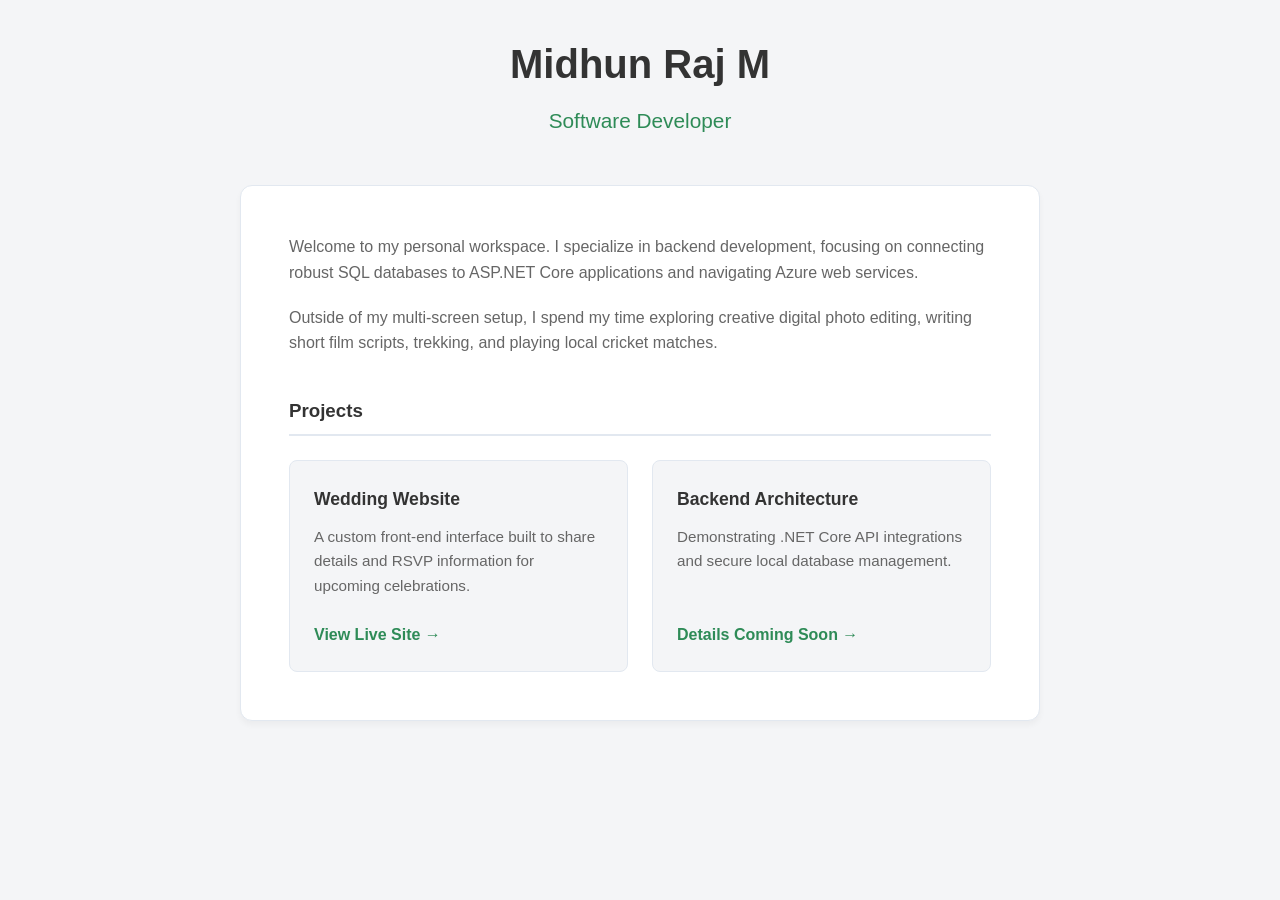
==== index.html @ 888c33b1 "Add initial HTML structure for portfolio website Initial commit of the portfolio website with HTML s" ====
<!DOCTYPE html>
<html lang="en">
<head>
    <meta charset="UTF-8">
    <meta name="viewport" content="width=device-width, initial-scale=1.0">
    <title>Midhun Raj M | Portfolio</title>
    <style>
        :root {
            /* Grey and Green Color Palette */
            --bg-color: #f4f5f7;
            --text-main: #333333;
            --text-muted: #666666;
            --accent-green: #2e8b57; 
            --accent-green-hover: #1f633d;
            --card-bg: #ffffff;
            --border-color: #e2e8f0;
        }

        * {
            box-sizing: border-box;
            margin: 0;
            padding: 0;
        }

        body {
            font-family: -apple-system, BlinkMacSystemFont, "Segoe UI", Roboto, Helvetica, Arial, sans-serif;
            line-height: 1.6;
            color: var(--text-main);
            background-color: var(--bg-color);
            padding: 2rem 1rem;
        }

        .container {
            max-width: 800px;
            margin: 0 auto;
        }

        header {
            margin-bottom: 3rem;
            text-align: center;
            padding: 0 1rem;
        }

        /* Fluid typography for responsiveness */
        h1 {
            font-size: clamp(2rem, 5vw, 2.5rem);
            margin-bottom: 0.5rem;
            color: var(--text-main);
        }

        h2 {
            font-size: clamp(1.1rem, 3vw, 1.3rem);
            color: var(--accent-green);
            font-weight: 500;
        }

        .content-box {
            background: var(--card-bg);
            padding: clamp(1.5rem, 4vw, 3rem);
            border-radius: 12px;
            box-shadow: 0 4px 6px rgba(0,0,0,0.04);
            border: 1px solid var(--border-color);
        }

        p {
            margin-bottom: 1.2rem;
            color: var(--text-muted);
        }

        h3 {
            border-bottom: 2px solid var(--border-color);
            padding-bottom: 0.5rem;
            margin-top: 2.5rem;
            margin-bottom: 1.5rem;
            color: var(--text-main);
        }

        /* CSS Grid for responsive project cards */
        .project-grid {
            display: grid;
            grid-template-columns: 1fr;
            gap: 1.5rem;
        }

        @media (min-width: 600px) {
            .project-grid {
                grid-template-columns: repeat(2, 1fr);
            }
        }

        .project-card {
            border: 1px solid var(--border-color);
            padding: 1.5rem;
            border-radius: 8px;
            background: var(--bg-color);
            transition: transform 0.2s ease, box-shadow 0.2s ease;
            display: flex;
            flex-direction: column;
        }

        .project-card:hover {
            transform: translateY(-3px);
            box-shadow: 0 6px 12px rgba(46, 139, 87, 0.15);
            border-color: var(--accent-green);
        }

        .project-card h4 {
            margin: 0 0 0.75rem 0;
            font-size: 1.1rem;
            color: var(--text-main);
        }

        .project-card p {
            margin: 0 0 1.5rem 0;
            font-size: 0.95rem;
            flex-grow: 1;
        }

        a {
            color: var(--accent-green);
            text-decoration: none;
            font-weight: 600;
            display: inline-block;
            transition: color 0.2s ease;
        }

        a:hover {
            color: var(--accent-green-hover);
        }
    </style>
</head>
<body>
    <div class="container">
        <header>
            <h1>Midhun Raj M</h1>
            <h2>Software Developer</h2>
        </header>

        <div class="content-box">
            <section>
                <p>Welcome to my personal workspace. I specialize in backend development, focusing on connecting robust SQL databases to ASP.NET Core applications and navigating Azure web services.</p>
                
                <p>Outside of my multi-screen setup, I spend my time exploring creative digital photo editing, writing short film scripts, trekking, and playing local cricket matches.</p>
            </section>

            <section>
                <h3>Projects</h3>
                
                <div class="project-grid">
                    <div class="project-card">
                        <h4>Wedding Website</h4>
                        <p>A custom front-end interface built to share details and RSVP information for upcoming celebrations.</p>
                        <a href="/wedding">View Live Site &rarr;</a>
                    </div>

                    <div class="project-card">
                        <h4>Backend Architecture</h4>
                        <p>Demonstrating .NET Core API integrations and secure local database management.</p>
                        <a href="#">Details Coming Soon &rarr;</a>
                    </div>
                </div>
            </section>
        </div>
    </div>
</body>
</html>
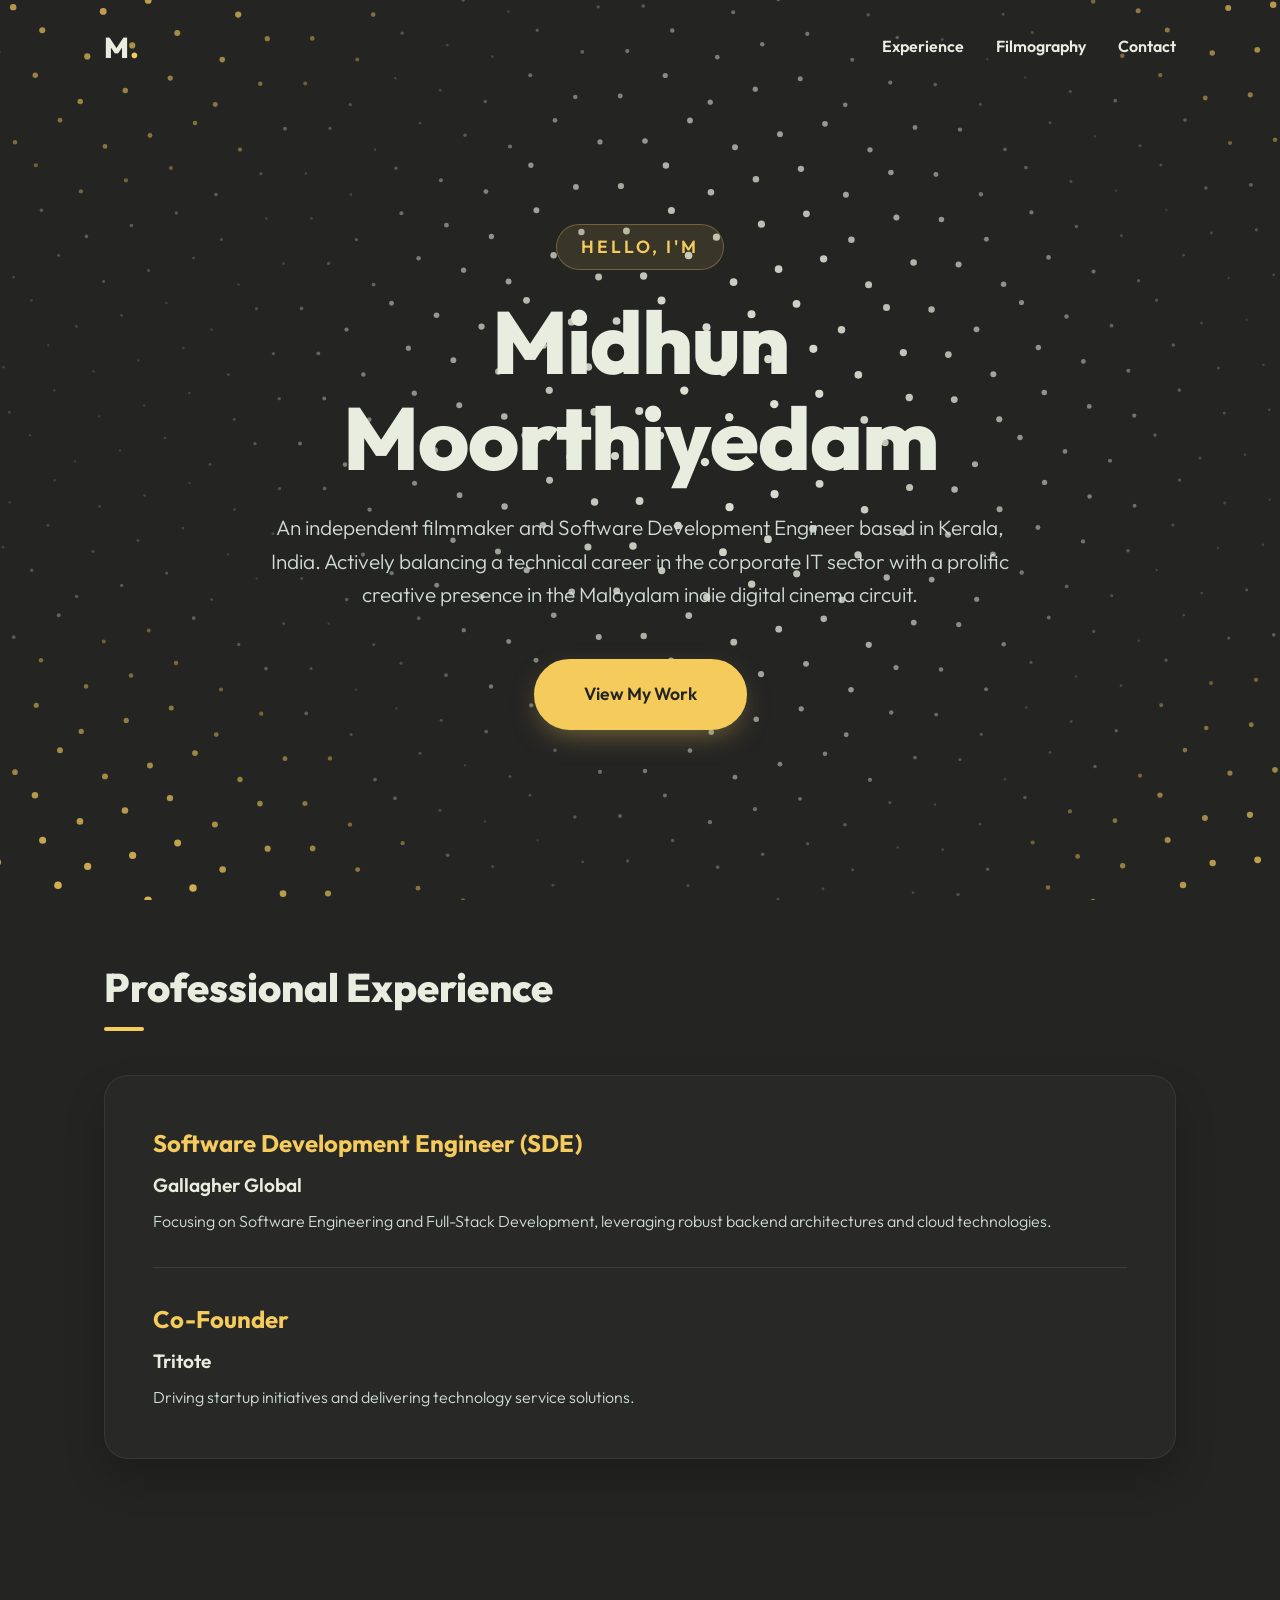
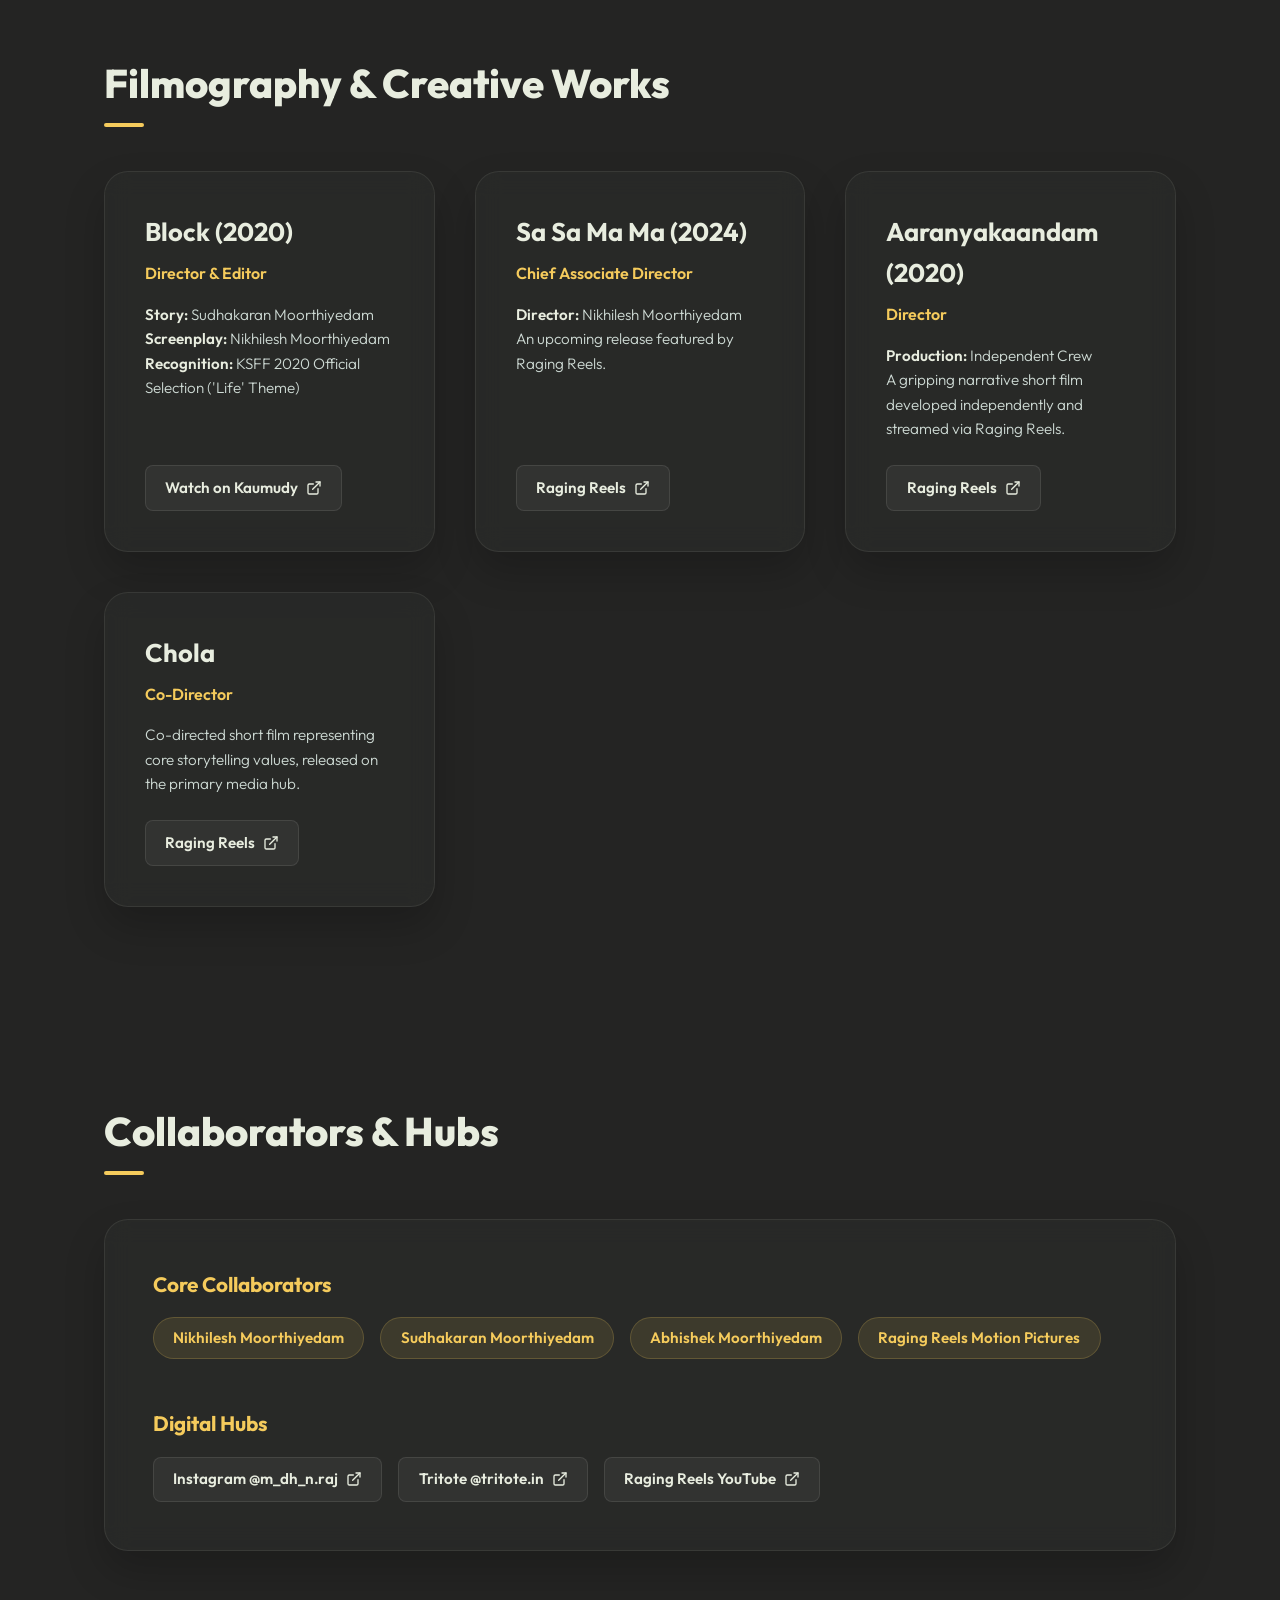
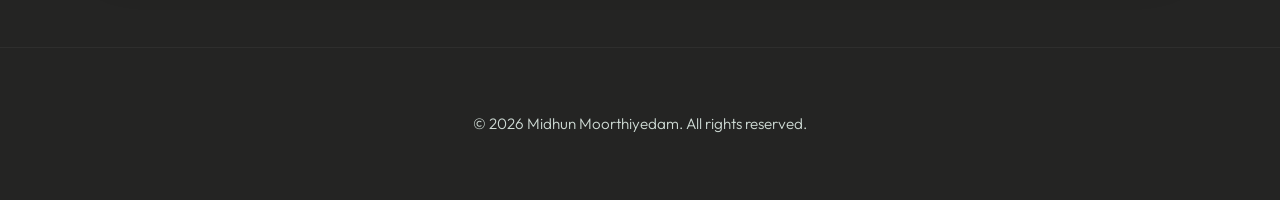
==== commit 54f42645: "Update portfolio website design" ====
--- a/index.html
+++ b/index.html
@@ -3,164 +3,547 @@
 <head>
     <meta charset="UTF-8">
     <meta name="viewport" content="width=device-width, initial-scale=1.0">
-    <title>Midhun Raj M | Portfolio</title>
+    <title>Midhun Moorthiyedam | Portfolio</title>
+    <meta name="description" content="Portfolio of Midhun Moorthiyedam, Software Development Engineer and independent filmmaker based in Kerala.">
+    <meta name="author" content="Midhun Moorthiyedam">
+    
+    <link rel="preconnect" href="https://fonts.googleapis.com">
+    <link rel="preconnect" href="https://fonts.gstatic.com" crossorigin>
+    <link href="https://fonts.googleapis.com/css2?family=Outfit:wght@300;400;600;800&display=swap" rel="stylesheet">
+    
     <style>
         :root {
-            /* Grey and Green Color Palette */
-            --bg-color: #f4f5f7;
-            --text-main: #333333;
-            --text-muted: #666666;
-            --accent-green: #2e8b57; 
-            --accent-green-hover: #1f633d;
-            --card-bg: #ffffff;
-            --border-color: #e2e8f0;
+            /* Palette */
+            --bg-primary: #242423;
+            --bg-secondary: #333533;
+            --text-primary: #e8eddf;
+            --text-secondary: #cfdbd5;
+            --accent: #f5cb5c;
+            --transition: all 0.3s cubic-bezier(0.25, 0.8, 0.25, 1);
         }
 
         * {
-            box-sizing: border-box;
             margin: 0;
             padding: 0;
+            box-sizing: border-box;
+        }
+
+        html {
+            scroll-behavior: smooth;
         }
 
         body {
-            font-family: -apple-system, BlinkMacSystemFont, "Segoe UI", Roboto, Helvetica, Arial, sans-serif;
+            font-family: 'Outfit', sans-serif;
+            color: var(--text-primary);
             line-height: 1.6;
-            color: var(--text-main);
-            background-color: var(--bg-color);
-            padding: 2rem 1rem;
-        }
-
+            overflow-x: hidden;
+            position: relative;
+            background-color: var(--bg-primary); /* Fallback */
+        }
+
+        /* Canvas Background */
+        #bg-canvas {
+            position: fixed;
+            top: 0;
+            left: 0;
+            width: 100vw;
+            height: 100vh;
+            z-index: -1;
+        }
+
+        /* Selection */
+        ::selection {
+            background-color: var(--accent);
+            color: var(--bg-primary);
+        }
+
+        /* Custom Scrollbar */
+        ::-webkit-scrollbar { width: 8px; }
+        ::-webkit-scrollbar-track { background: var(--bg-primary); }
+        ::-webkit-scrollbar-thumb { background: var(--bg-secondary); border-radius: 4px; }
+        ::-webkit-scrollbar-thumb:hover { background: var(--text-secondary); }
+
+        /* Navigation */
+        nav {
+            display: flex;
+            justify-content: space-between;
+            align-items: center;
+            padding: 1.5rem 5%;
+            max-width: 1200px;
+            margin: 0 auto;
+            position: relative;
+            z-index: 10;
+        }
+
+        .logo {
+            font-size: 1.8rem;
+            font-weight: 800;
+            color: var(--text-primary);
+            text-decoration: none;
+            letter-spacing: 1px;
+            transition: var(--transition);
+        }
+
+        .logo span { color: var(--accent); }
+        .logo:hover { transform: scale(1.05); }
+
+        .nav-links {
+            display: flex;
+            align-items: center;
+        }
+
+        .nav-links a {
+            color: var(--text-primary);
+            text-decoration: none;
+            margin-left: 2rem;
+            font-weight: 600;
+            transition: var(--transition);
+            font-size: 1rem;
+        }
+
+        .nav-links a:hover { color: var(--accent); }
+
+        @media (max-width: 768px) {
+            .nav-links { display: none; }
+        }
+
+        /* Hero Section */
+        .hero {
+            min-height: 85vh;
+            display: flex;
+            align-items: center;
+            justify-content: center;
+            padding: 0 5%;
+            position: relative;
+        }
+
+        .hero-content {
+            max-width: 900px;
+            text-align: center;
+            z-index: 2;
+            animation: slideUpFade 1s cubic-bezier(0.16, 1, 0.3, 1) forwards;
+        }
+
+        .greeting {
+            color: var(--accent);
+            font-size: 1.1rem;
+            font-weight: 600;
+            margin-bottom: 1.5rem;
+            display: inline-block;
+            text-transform: uppercase;
+            letter-spacing: 3px;
+            padding: 0.5rem 1.5rem;
+            border: 1px solid rgba(245, 203, 92, 0.3);
+            border-radius: 50px;
+            background: rgba(245, 203, 92, 0.1);
+            backdrop-filter: blur(5px);
+        }
+
+        .hero h1 {
+            font-size: clamp(3rem, 7vw, 5.5rem);
+            font-weight: 800;
+            line-height: 1.1;
+            margin-bottom: 1.5rem;
+            color: var(--text-primary);
+            letter-spacing: -1px;
+        }
+
+        .hero p {
+            font-size: clamp(1.1rem, 2vw, 1.3rem);
+            color: var(--text-secondary);
+            max-width: 750px;
+            margin: 0 auto 3rem;
+            font-weight: 300;
+        }
+
+        .btn {
+            display: inline-block;
+            padding: 1.2rem 3rem;
+            background-color: var(--accent);
+            color: var(--bg-primary);
+            text-decoration: none;
+            font-weight: 600;
+            border-radius: 50px;
+            transition: var(--transition);
+            font-size: 1.1rem;
+            border: 2px solid var(--accent);
+            box-shadow: 0 10px 30px -10px rgba(245, 203, 92, 0.5);
+        }
+
+        .btn:hover {
+            background-color: rgba(245, 203, 92, 0.1);
+            color: var(--accent);
+            box-shadow: 0 15px 35px -10px rgba(245, 203, 92, 0.6);
+            transform: translateY(-3px);
+            backdrop-filter: blur(5px);
+        }
+
+        /* Container & Glassmorphism Cards */
         .container {
-            max-width: 800px;
+            max-width: 1200px;
             margin: 0 auto;
-        }
-
-        header {
-            margin-bottom: 3rem;
-            text-align: center;
-            padding: 0 1rem;
-        }
-
-        /* Fluid typography for responsiveness */
-        h1 {
-            font-size: clamp(2rem, 5vw, 2.5rem);
-            margin-bottom: 0.5rem;
-            color: var(--text-main);
-        }
-
-        h2 {
-            font-size: clamp(1.1rem, 3vw, 1.3rem);
-            color: var(--accent-green);
-            font-weight: 500;
-        }
-
-        .content-box {
-            background: var(--card-bg);
-            padding: clamp(1.5rem, 4vw, 3rem);
-            border-radius: 12px;
-            box-shadow: 0 4px 6px rgba(0,0,0,0.04);
-            border: 1px solid var(--border-color);
-        }
-
-        p {
-            margin-bottom: 1.2rem;
-            color: var(--text-muted);
-        }
-
-        h3 {
-            border-bottom: 2px solid var(--border-color);
-            padding-bottom: 0.5rem;
-            margin-top: 2.5rem;
-            margin-bottom: 1.5rem;
-            color: var(--text-main);
-        }
-
-        /* CSS Grid for responsive project cards */
-        .project-grid {
+            padding: 6rem 5%;
+            position: relative;
+            z-index: 2;
+        }
+
+        .section-title {
+            font-size: 2.5rem;
+            font-weight: 800;
+            margin-bottom: 3.5rem;
+            position: relative;
+            display: inline-block;
+        }
+
+        .section-title::after {
+            content: '';
+            position: absolute;
+            bottom: -12px;
+            left: 0;
+            width: 40px;
+            height: 4px;
+            background-color: var(--accent);
+            border-radius: 2px;
+            transition: width 0.3s ease;
+        }
+        
+        .container:hover .section-title::after { width: 100%; }
+
+        .glass-card {
+            background: rgba(51, 53, 51, 0.35); /* #333533 transparent */
+            backdrop-filter: blur(12px);
+            -webkit-backdrop-filter: blur(12px);
+            border: 1px solid rgba(232, 237, 223, 0.08); /* #e8eddf transparent */
+            border-radius: 24px;
+            padding: 3rem;
+            transition: var(--transition);
+            box-shadow: 0 20px 40px rgba(0,0,0,0.2);
+        }
+
+        .glass-card:hover {
+            border-color: rgba(245, 203, 92, 0.3);
+            transform: translateY(-5px);
+            background: rgba(51, 53, 51, 0.6);
+        }
+
+        /* Grid Layouts */
+        .grid-2 {
             display: grid;
-            grid-template-columns: 1fr;
-            gap: 1.5rem;
-        }
-
-        @media (min-width: 600px) {
-            .project-grid {
-                grid-template-columns: repeat(2, 1fr);
-            }
-        }
-
-        .project-card {
-            border: 1px solid var(--border-color);
-            padding: 1.5rem;
-            border-radius: 8px;
-            background: var(--bg-color);
-            transition: transform 0.2s ease, box-shadow 0.2s ease;
+            grid-template-columns: repeat(auto-fit, minmax(320px, 1fr));
+            gap: 2.5rem;
+        }
+
+        /* Experience Section */
+        .exp-item { margin-bottom: 2rem; }
+        .exp-item:last-child { margin-bottom: 0; }
+        .exp-item h3 { color: var(--accent); font-size: 1.5rem; margin-bottom: 0.5rem; }
+        .exp-item h4 { color: var(--text-primary); font-size: 1.2rem; font-weight: 600; margin-bottom: 0.5rem; }
+        .exp-item p { color: var(--text-secondary); font-weight: 300; }
+
+        /* Filmography Grid */
+        .film-card {
             display: flex;
             flex-direction: column;
-        }
-
-        .project-card:hover {
-            transform: translateY(-3px);
-            box-shadow: 0 6px 12px rgba(46, 139, 87, 0.15);
-            border-color: var(--accent-green);
-        }
-
-        .project-card h4 {
-            margin: 0 0 0.75rem 0;
-            font-size: 1.1rem;
-            color: var(--text-main);
-        }
-
-        .project-card p {
-            margin: 0 0 1.5rem 0;
-            font-size: 0.95rem;
-            flex-grow: 1;
-        }
-
-        a {
-            color: var(--accent-green);
+            height: 100%;
+            position: relative;
+            overflow: hidden;
+            padding: 2.5rem;
+        }
+        
+        .film-card::before {
+            content: '';
+            position: absolute;
+            top: 0;
+            left: 0;
+            width: 100%;
+            height: 4px;
+            background: var(--accent);
+            transform: scaleX(0);
+            transform-origin: left;
+            transition: transform 0.4s ease;
+        }
+        
+        .film-card:hover::before { transform: scaleX(1); }
+        
+        .film-card h3 { font-size: 1.6rem; color: var(--text-primary); margin-bottom: 0.5rem; }
+        .film-card .role { color: var(--accent); font-weight: 600; font-size: 1rem; margin-bottom: 1rem; }
+        .film-card .details { color: var(--text-secondary); font-weight: 300; font-size: 0.95rem; line-height: 1.6; margin-bottom: 1.5rem; flex-grow: 1; }
+        .film-card .details strong { color: var(--text-primary); font-weight: 600; }
+        
+        .link-group {
+            display: flex;
+            gap: 1rem;
+            flex-wrap: wrap;
+        }
+        
+        .project-link {
+            color: var(--text-primary);
             text-decoration: none;
             font-weight: 600;
-            display: inline-block;
-            transition: color 0.2s ease;
-        }
-
-        a:hover {
-            color: var(--accent-green-hover);
+            display: inline-flex;
+            align-items: center;
+            gap: 0.5rem;
+            transition: var(--transition);
+            font-size: 0.95rem;
+            background: rgba(232, 237, 223, 0.05);
+            padding: 0.6rem 1.2rem;
+            border-radius: 8px;
+            border: 1px solid rgba(232, 237, 223, 0.1);
+        }
+        
+        .project-link:hover { color: var(--bg-primary); background: var(--accent); border-color: var(--accent); }
+        .project-link svg { transition: transform 0.3s ease; }
+        .project-link:hover svg { transform: translateX(3px); }
+
+        /* Collaborators & Links */
+        .tags-container { display: flex; flex-wrap: wrap; gap: 1rem; margin-top: 1rem; }
+        .tag {
+            background: rgba(245, 203, 92, 0.1);
+            color: var(--accent);
+            padding: 0.5rem 1.2rem;
+            border-radius: 50px;
+            font-size: 0.95rem;
+            font-weight: 600;
+            border: 1px solid rgba(245, 203, 92, 0.2);
+            transition: var(--transition);
+        }
+        .tag:hover { background: var(--accent); color: var(--bg-primary); }
+
+        /* Footer */
+        footer {
+            text-align: center;
+            padding: 4rem 5%;
+            border-top: 1px solid rgba(232, 237, 223, 0.05);
+            position: relative;
+            z-index: 10;
+        }
+        footer p { color: var(--text-secondary); font-weight: 300; font-size: 0.95rem; }
+
+        @keyframes slideUpFade {
+            from { opacity: 0; transform: translateY(40px); }
+            to { opacity: 1; transform: translateY(0); }
+        }
+
+        @media (max-width: 768px) {
+            .hero { min-height: 75vh; }
+            .container { padding: 4rem 5%; }
+            .glass-card, .film-card { padding: 2rem; }
+            .hero h1 { font-size: 2.5rem; }
         }
     </style>
 </head>
 <body>
-    <div class="container">
-        <header>
-            <h1>Midhun Raj M</h1>
-            <h2>Software Developer</h2>
-        </header>
-
-        <div class="content-box">
-            <section>
-                <p>Welcome to my personal workspace. I specialize in backend development, focusing on connecting robust SQL databases to ASP.NET Core applications and navigating Azure web services.</p>
+    <!-- Animated background canvas -->
+    <canvas id="bg-canvas"></canvas>
+    
+    <nav>
+        <a href="#" class="logo">M<span>.</span></a>
+        <div class="nav-links">
+            <a href="#experience">Experience</a>
+            <a href="#filmography">Filmography</a>
+            <a href="#contact">Contact</a>
+        </div>
+    </nav>
+
+    <main>
+        <section class="hero">
+            <div class="hero-content">
+                <span class="greeting">Hello, I'm</span>
+                <h1>Midhun Moorthiyedam</h1>
+                <p>An independent filmmaker and Software Development Engineer based in Kerala, India. Actively balancing a technical career in the corporate IT sector with a prolific creative presence in the Malayalam indie digital cinema circuit.</p>
+                <a href="#filmography" class="btn">View My Work</a>
+            </div>
+        </section>
+
+        <section id="experience" class="container">
+            <h2 class="section-title">Professional Experience</h2>
+            <div class="glass-card">
+                <div class="exp-item">
+                    <h3>Software Development Engineer (SDE)</h3>
+                    <h4>Gallagher Global</h4>
+                    <p>Focusing on Software Engineering and Full-Stack Development, leveraging robust backend architectures and cloud technologies.</p>
+                </div>
+                <hr style="border: 0; border-top: 1px solid rgba(232, 237, 223, 0.1); margin: 2rem 0;">
+                <div class="exp-item">
+                    <h3>Co-Founder</h3>
+                    <h4>Tritote</h4>
+                    <p>Driving startup initiatives and delivering technology service solutions.</p>
+                </div>
+            </div>
+        </section>
+
+        <section id="filmography" class="container">
+            <h2 class="section-title">Filmography & Creative Works</h2>
+            <div class="grid-2">
+                <!-- Block -->
+                <div class="glass-card film-card">
+                    <h3>Block (2020)</h3>
+                    <div class="role">Director & Editor</div>
+                    <div class="details">
+                        <p><strong>Story:</strong> Sudhakaran Moorthiyedam</p>
+                        <p><strong>Screenplay:</strong> Nikhilesh Moorthiyedam</p>
+                        <p><strong>Recognition:</strong> KSFF 2020 Official Selection ('Life' Theme)</p>
+                    </div>
+                    <div class="link-group">
+                        <a href="https://youtu.be/sm59Ol4YST0" target="_blank" class="project-link">
+                            Watch on Kaumudy 
+                            <svg width="16" height="16" viewBox="0 0 24 24" fill="none" stroke="currentColor" stroke-width="2" stroke-linecap="round" stroke-linejoin="round"><path d="M18 13v6a2 2 0 0 1-2 2H5a2 2 0 0 1-2-2V8a2 2 0 0 1 2-2h6"></path><polyline points="15 3 21 3 21 9"></polyline><line x1="10" y1="14" x2="21" y2="3"></line></svg>
+                        </a>
+                    </div>
+                </div>
+
+                <!-- Sa Sa Ma Ma -->
+                <div class="glass-card film-card">
+                    <h3>Sa Sa Ma Ma (2024)</h3>
+                    <div class="role">Chief Associate Director</div>
+                    <div class="details">
+                        <p><strong>Director:</strong> Nikhilesh Moorthiyedam</p>
+                        <p>An upcoming release featured by Raging Reels.</p>
+                    </div>
+                    <div class="link-group">
+                        <a href="https://www.youtube.com/channel/UCVLwBT5nJyGFglHPOE1m2iw" target="_blank" class="project-link">
+                            Raging Reels 
+                            <svg width="16" height="16" viewBox="0 0 24 24" fill="none" stroke="currentColor" stroke-width="2" stroke-linecap="round" stroke-linejoin="round"><path d="M18 13v6a2 2 0 0 1-2 2H5a2 2 0 0 1-2-2V8a2 2 0 0 1 2-2h6"></path><polyline points="15 3 21 3 21 9"></polyline><line x1="10" y1="14" x2="21" y2="3"></line></svg>
+                        </a>
+                    </div>
+                </div>
+
+                <!-- Aaranyakaandam -->
+                <div class="glass-card film-card">
+                    <h3>Aaranyakaandam (2020)</h3>
+                    <div class="role">Director</div>
+                    <div class="details">
+                        <p><strong>Production:</strong> Independent Crew</p>
+                        <p>A gripping narrative short film developed independently and streamed via Raging Reels.</p>
+                    </div>
+                    <div class="link-group">
+                        <a href="https://www.youtube.com/channel/UCVLwBT5nJyGFglHPOE1m2iw" target="_blank" class="project-link">
+                            Raging Reels 
+                            <svg width="16" height="16" viewBox="0 0 24 24" fill="none" stroke="currentColor" stroke-width="2" stroke-linecap="round" stroke-linejoin="round"><path d="M18 13v6a2 2 0 0 1-2 2H5a2 2 0 0 1-2-2V8a2 2 0 0 1 2-2h6"></path><polyline points="15 3 21 3 21 9"></polyline><line x1="10" y1="14" x2="21" y2="3"></line></svg>
+                        </a>
+                    </div>
+                </div>
+
+                <!-- Chola -->
+                <div class="glass-card film-card">
+                    <h3>Chola</h3>
+                    <div class="role">Co-Director</div>
+                    <div class="details">
+                        <p>Co-directed short film representing core storytelling values, released on the primary media hub.</p>
+                    </div>
+                    <div class="link-group">
+                        <a href="https://www.youtube.com/channel/UCVLwBT5nJyGFglHPOE1m2iw" target="_blank" class="project-link">
+                            Raging Reels 
+                            <svg width="16" height="16" viewBox="0 0 24 24" fill="none" stroke="currentColor" stroke-width="2" stroke-linecap="round" stroke-linejoin="round"><path d="M18 13v6a2 2 0 0 1-2 2H5a2 2 0 0 1-2-2V8a2 2 0 0 1 2-2h6"></path><polyline points="15 3 21 3 21 9"></polyline><line x1="10" y1="14" x2="21" y2="3"></line></svg>
+                        </a>
+                    </div>
+                </div>
+            </div>
+        </section>
+
+        <section id="contact" class="container">
+            <h2 class="section-title">Collaborators & Hubs</h2>
+            <div class="glass-card">
+                <h3 style="color: var(--accent); margin-bottom: 1rem; font-size: 1.3rem;">Core Collaborators</h3>
+                <div class="tags-container" style="margin-bottom: 3rem;">
+                    <span class="tag">Nikhilesh Moorthiyedam</span>
+                    <span class="tag">Sudhakaran Moorthiyedam</span>
+                    <span class="tag">Abhishek Moorthiyedam</span>
+                    <span class="tag">Raging Reels Motion Pictures</span>
+                </div>
                 
-                <p>Outside of my multi-screen setup, I spend my time exploring creative digital photo editing, writing short film scripts, trekking, and playing local cricket matches.</p>
-            </section>
-
-            <section>
-                <h3>Projects</h3>
-                
-                <div class="project-grid">
-                    <div class="project-card">
-                        <h4>Wedding Website</h4>
-                        <p>A custom front-end interface built to share details and RSVP information for upcoming celebrations.</p>
-                        <a href="/wedding">View Live Site &rarr;</a>
-                    </div>
-
-                    <div class="project-card">
-                        <h4>Backend Architecture</h4>
-                        <p>Demonstrating .NET Core API integrations and secure local database management.</p>
-                        <a href="#">Details Coming Soon &rarr;</a>
-                    </div>
-                </div>
-            </section>
-        </div>
-    </div>
+                <h3 style="color: var(--accent); margin-bottom: 1rem; font-size: 1.3rem;">Digital Hubs</h3>
+                <div class="link-group">
+                    <a href="https://www.instagram.com/m_dh_n.raj/" target="_blank" class="project-link">
+                        Instagram @m_dh_n.raj 
+                        <svg width="16" height="16" viewBox="0 0 24 24" fill="none" stroke="currentColor" stroke-width="2" stroke-linecap="round" stroke-linejoin="round"><path d="M18 13v6a2 2 0 0 1-2 2H5a2 2 0 0 1-2-2V8a2 2 0 0 1 2-2h6"></path><polyline points="15 3 21 3 21 9"></polyline><line x1="10" y1="14" x2="21" y2="3"></line></svg>
+                    </a>
+                    <a href="https://www.instagram.com/tritote.in" target="_blank" class="project-link">
+                        Tritote @tritote.in 
+                        <svg width="16" height="16" viewBox="0 0 24 24" fill="none" stroke="currentColor" stroke-width="2" stroke-linecap="round" stroke-linejoin="round"><path d="M18 13v6a2 2 0 0 1-2 2H5a2 2 0 0 1-2-2V8a2 2 0 0 1 2-2h6"></path><polyline points="15 3 21 3 21 9"></polyline><line x1="10" y1="14" x2="21" y2="3"></line></svg>
+                    </a>
+                    <a href="https://www.youtube.com/channel/UCVLwBT5nJyGFglHPOE1m2iw" target="_blank" class="project-link">
+                        Raging Reels YouTube 
+                        <svg width="16" height="16" viewBox="0 0 24 24" fill="none" stroke="currentColor" stroke-width="2" stroke-linecap="round" stroke-linejoin="round"><path d="M18 13v6a2 2 0 0 1-2 2H5a2 2 0 0 1-2-2V8a2 2 0 0 1 2-2h6"></path><polyline points="15 3 21 3 21 9"></polyline><line x1="10" y1="14" x2="21" y2="3"></line></svg>
+                    </a>
+                </div>
+            </div>
+        </section>
+    </main>
+
+    <footer>
+        <p>&copy; 2026 Midhun Moorthiyedam. All rights reserved.</p>
+    </footer>
+
+    <!-- Animated Dotted Waves Background Script -->
+    <script>
+        const canvas = document.getElementById('bg-canvas');
+        const ctx = canvas.getContext('2d');
+        let width, height;
+
+        function init() {
+            width = window.innerWidth;
+            height = window.innerHeight;
+            canvas.width = width;
+            canvas.height = height;
+        }
+
+        window.addEventListener('resize', init);
+        init();
+
+        let time = 0;
+        const spacing = 45; // Space between dots
+        
+        function draw() {
+            ctx.clearRect(0, 0, width, height);
+            
+            // Draw base dark background
+            ctx.fillStyle = '#242423';
+            ctx.fillRect(0, 0, width, height);
+            
+            time += 0.025; // Speed of animation
+            
+            const cols = Math.ceil(width / spacing) + 2;
+            const rows = Math.ceil(height / spacing) + 2;
+            
+            for(let i = -1; i < cols; i++) {
+                for(let j = -1; j < rows; j++) {
+                    let cx = i * spacing;
+                    let cy = j * spacing;
+                    
+                    // Add subtle floating effect based on time
+                    let xOffset = Math.sin(time + cy * 0.05) * 15;
+                    let yOffset = Math.cos(time + cx * 0.05) * 15;
+                    
+                    let x = cx + xOffset;
+                    let y = cy + yOffset;
+                    
+                    // Determine wave value for color and size
+                    let waveVal = Math.sin(cx * 0.005 + time) + Math.cos(cy * 0.005 + time);
+                    
+                    let size = Math.abs(waveVal) * 1.5 + 1.2; // Size pulses between 1.2 and ~2.7
+                    let opacity = Math.abs(waveVal) * 0.4 + 0.15; // Opacity between 0.15 and ~0.55
+                    
+                    // Assign colors from theme palette based on wave position
+                    // Palette: #cfdbd5 (greenish), #e8eddf (light), #f5cb5c (yellow)
+                    if(waveVal > 0.5) {
+                        ctx.fillStyle = `rgba(245, 203, 92, ${opacity})`; // Yellow Accent (#f5cb5c)
+                    } else if (waveVal < -0.5) {
+                        ctx.fillStyle = `rgba(232, 237, 223, ${opacity})`; // Off-white (#e8eddf)
+                    } else {
+                        ctx.fillStyle = `rgba(207, 219, 213, ${opacity})`; // Grey-green (#cfdbd5)
+                    }
+                    
+                    ctx.beginPath();
+                    ctx.arc(x, y, size, 0, Math.PI * 2);
+                    ctx.fill();
+                }
+            }
+            
+            requestAnimationFrame(draw);
+        }
+        
+        draw();
+    </script>
 </body>
 </html>
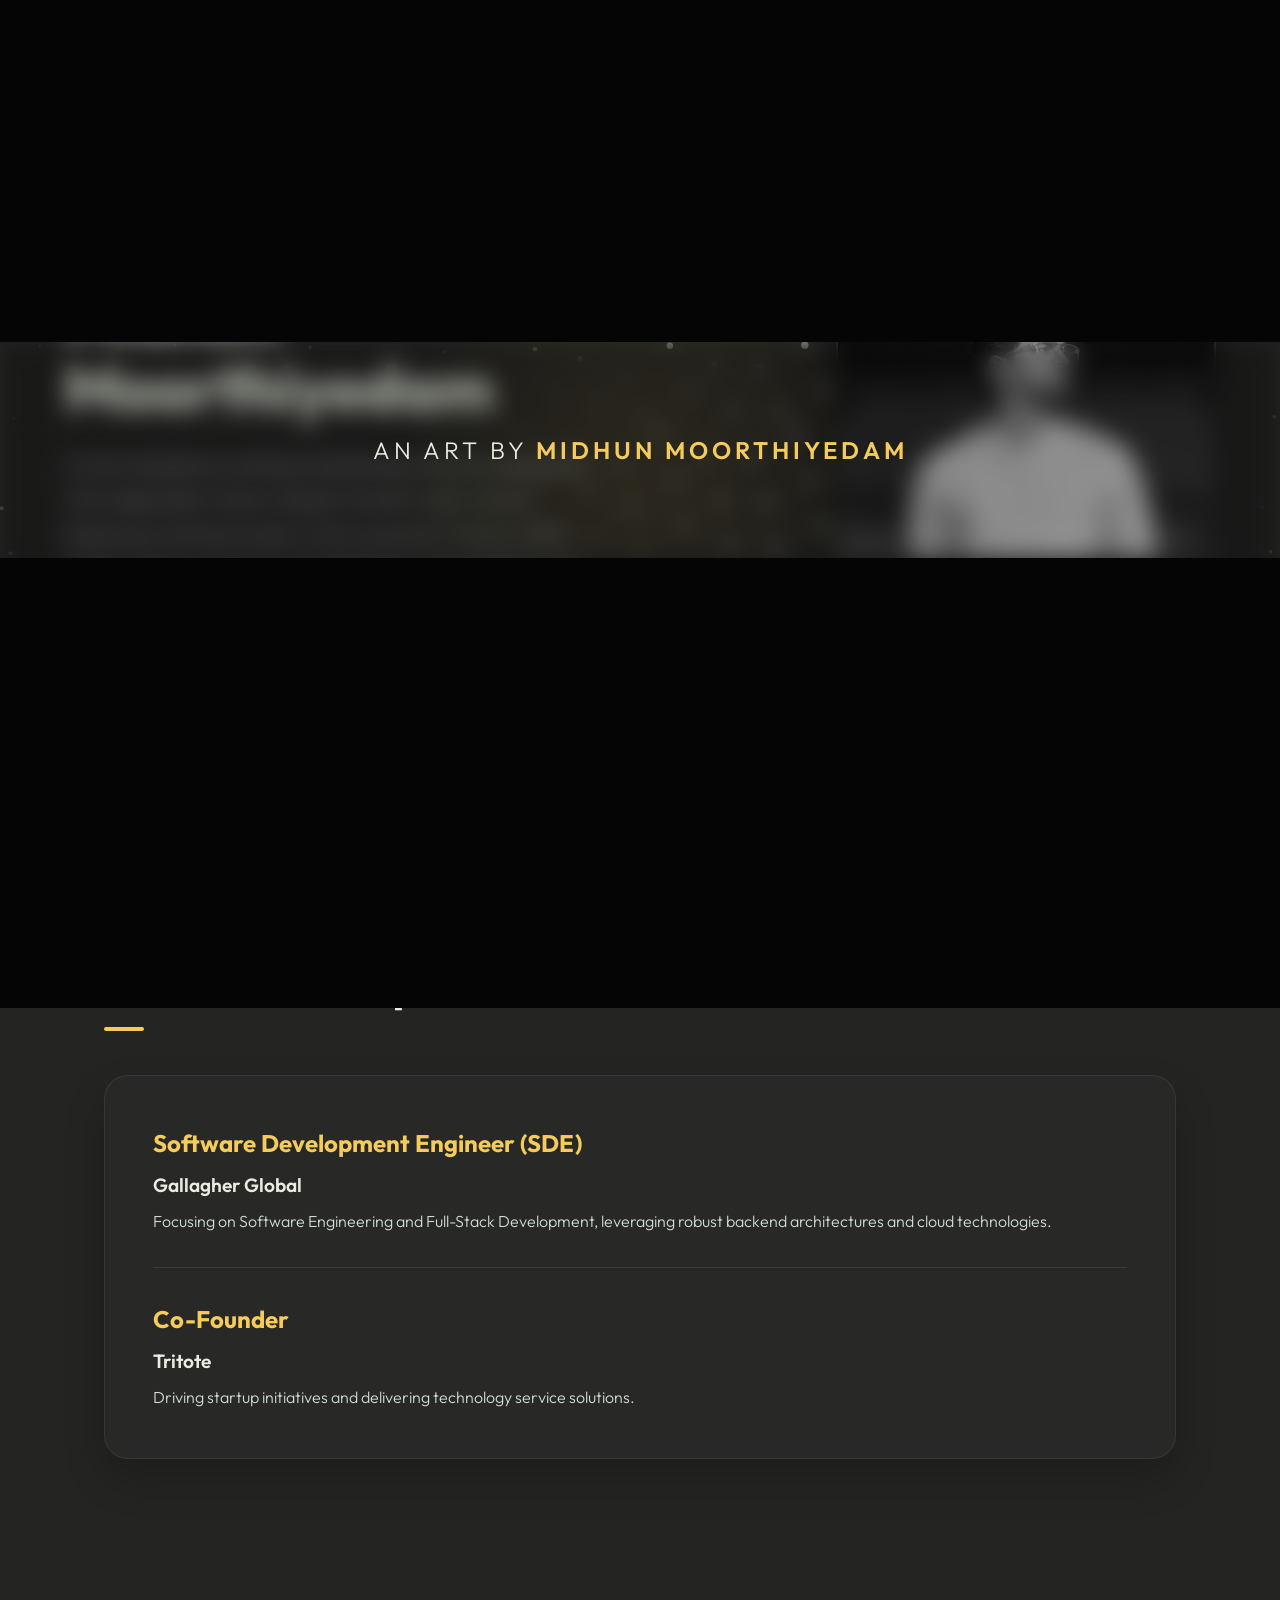
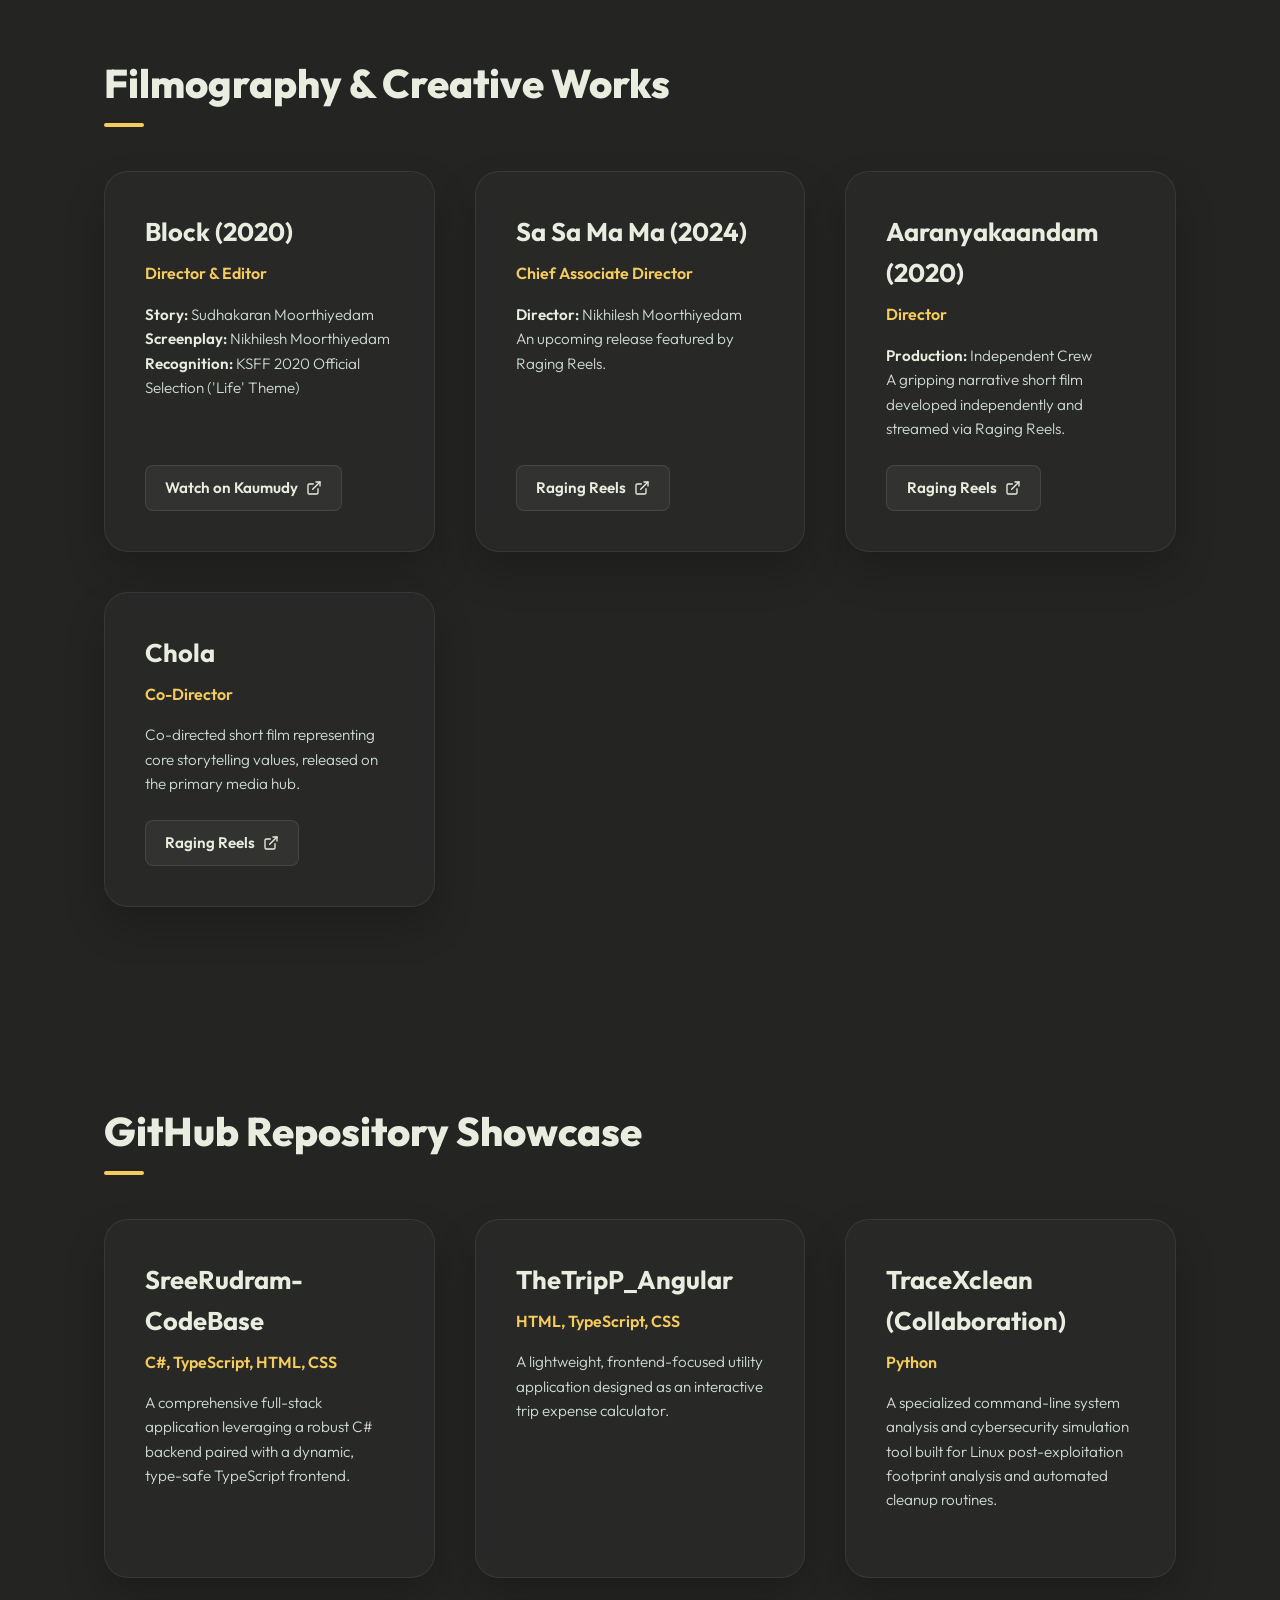
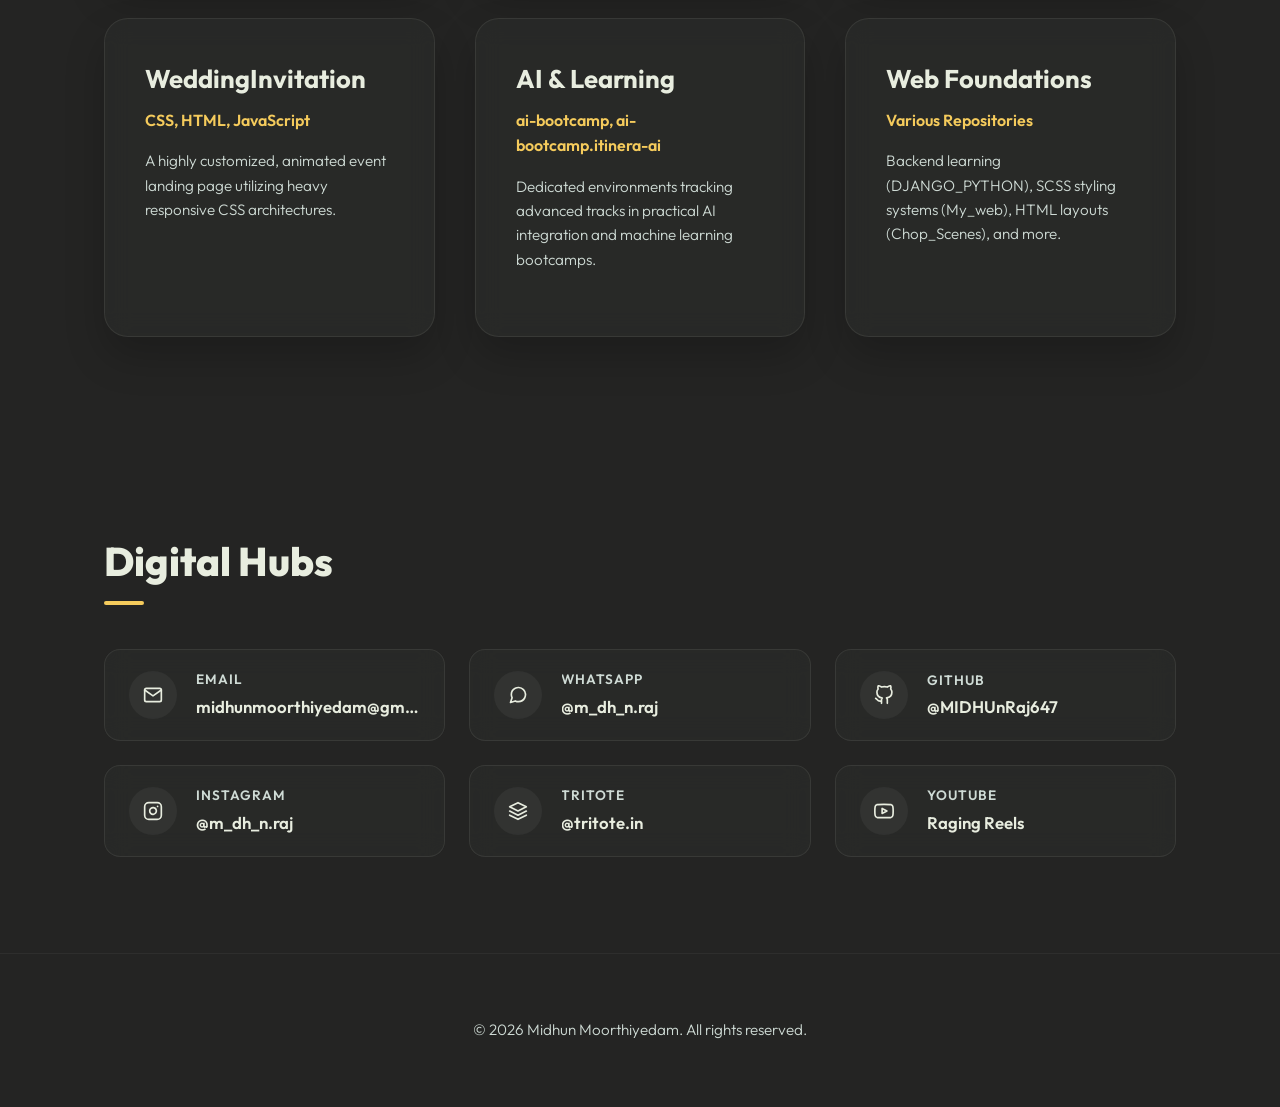
==== commit 5b432c13: "NewChanges" ====
--- a/index.html
+++ b/index.html
@@ -1,16 +1,19 @@
 <!DOCTYPE html>
 <html lang="en">
+
 <head>
     <meta charset="UTF-8">
     <meta name="viewport" content="width=device-width, initial-scale=1.0">
     <title>Midhun Moorthiyedam | Portfolio</title>
-    <meta name="description" content="Portfolio of Midhun Moorthiyedam, Software Development Engineer and independent filmmaker based in Kerala.">
+    <meta name="description"
+        content="Portfolio of Midhun Moorthiyedam, Software Development Engineer and independent filmmaker based in Kerala.">
     <meta name="author" content="Midhun Moorthiyedam">
-    
+
     <link rel="preconnect" href="https://fonts.googleapis.com">
     <link rel="preconnect" href="https://fonts.gstatic.com" crossorigin>
-    <link href="https://fonts.googleapis.com/css2?family=Outfit:wght@300;400;600;800&display=swap" rel="stylesheet">
-    
+    <link href="https://fonts.googleapis.com/css2?family=Great+Vibes&family=Outfit:wght@300;400;600;800&display=swap"
+        rel="stylesheet">
+
     <style>
         :root {
             /* Palette */
@@ -38,7 +41,8 @@
             line-height: 1.6;
             overflow-x: hidden;
             position: relative;
-            background-color: var(--bg-primary); /* Fallback */
+            background-color: var(--bg-primary);
+            /* Fallback */
         }
 
         /* Canvas Background */
@@ -58,10 +62,22 @@
         }
 
         /* Custom Scrollbar */
-        ::-webkit-scrollbar { width: 8px; }
-        ::-webkit-scrollbar-track { background: var(--bg-primary); }
-        ::-webkit-scrollbar-thumb { background: var(--bg-secondary); border-radius: 4px; }
-        ::-webkit-scrollbar-thumb:hover { background: var(--text-secondary); }
+        ::-webkit-scrollbar {
+            width: 8px;
+        }
+
+        ::-webkit-scrollbar-track {
+            background: var(--bg-primary);
+        }
+
+        ::-webkit-scrollbar-thumb {
+            background: var(--bg-secondary);
+            border-radius: 4px;
+        }
+
+        ::-webkit-scrollbar-thumb:hover {
+            background: var(--text-secondary);
+        }
 
         /* Navigation */
         nav {
@@ -84,8 +100,13 @@
             transition: var(--transition);
         }
 
-        .logo span { color: var(--accent); }
-        .logo:hover { transform: scale(1.05); }
+        .logo span {
+            color: var(--accent);
+        }
+
+        .logo:hover {
+            transform: scale(1.05);
+        }
 
         .nav-links {
             display: flex;
@@ -101,10 +122,67 @@
             font-size: 1rem;
         }
 
-        .nav-links a:hover { color: var(--accent); }
-
-        @media (max-width: 768px) {
-            .nav-links { display: none; }
+        .nav-links a:hover {
+            color: var(--accent);
+        }
+
+        .menu-toggle {
+            display: none;
+            flex-direction: column;
+            cursor: pointer;
+            gap: 5px;
+            z-index: 100;
+        }
+
+        .bar {
+            width: 25px;
+            height: 3px;
+            background-color: var(--text-primary);
+            border-radius: 3px;
+            transition: var(--transition);
+            transform-origin: left center;
+        }
+
+        .menu-toggle.active .bar:nth-child(1) {
+            transform: translateY(8px) rotate(-45deg);
+            width: 14px;
+            background-color: var(--accent);
+        }
+
+        .menu-toggle.active .bar:nth-child(2) {
+            background-color: var(--accent);
+        }
+
+        .menu-toggle.active .bar:nth-child(3) {
+            transform: translateY(-8px) rotate(45deg);
+            width: 14px;
+            background-color: var(--accent);
+        }
+
+        /* Scroll Reveal Animation */
+        .reveal {
+            opacity: 0;
+            transform: translateY(30px);
+            transition: all 0.8s cubic-bezier(0.25, 0.8, 0.25, 1);
+        }
+
+        .reveal.active {
+            opacity: 1;
+            transform: translateY(0);
+        }
+
+        /* Ambient Glow */
+        .ambient-glow {
+            position: absolute;
+            width: 40vw;
+            height: 40vw;
+            background: radial-gradient(circle, rgba(245, 203, 92, 0.12) 0%, rgba(36, 36, 35, 0) 70%);
+            border-radius: 50%;
+            top: 50%;
+            left: 50%;
+            transform: translate(-50%, -50%);
+            z-index: 1;
+            pointer-events: none;
         }
 
         /* Hero Section */
@@ -117,11 +195,50 @@
             position: relative;
         }
 
+        .hero-container {
+            display: flex;
+            align-items: center;
+            justify-content: space-between;
+            max-width: 1200px;
+            width: 100%;
+            gap: 4rem;
+            z-index: 2;
+        }
+
         .hero-content {
-            max-width: 900px;
-            text-align: center;
-            z-index: 2;
+            flex: 1;
+            max-width: 650px;
+            text-align: left;
             animation: slideUpFade 1s cubic-bezier(0.16, 1, 0.3, 1) forwards;
+        }
+
+        .hero-image-wrapper {
+            flex: 1;
+            display: flex;
+            justify-content: flex-end;
+            align-items: center;
+            animation: slideUpFade 1s cubic-bezier(0.16, 1, 0.3, 1) forwards;
+            animation-delay: 0.2s;
+            opacity: 0;
+        }
+
+        .hero-image {
+            width: 100%;
+            max-width: 380px;
+            aspect-ratio: 4/5;
+            object-fit: cover;
+            border-radius: 24px;
+            filter: grayscale(100%);
+            transition: var(--transition);
+            box-shadow: 0 20px 40px rgba(0, 0, 0, 0.4);
+            border: 2px solid rgba(232, 237, 223, 0.1);
+        }
+
+        .hero-image:hover {
+            filter: grayscale(0%);
+            transform: translateY(-10px);
+            border-color: rgba(245, 203, 92, 0.5);
+            box-shadow: 0 30px 60px rgba(245, 203, 92, 0.2);
         }
 
         .greeting {
@@ -131,7 +248,7 @@
             margin-bottom: 1.5rem;
             display: inline-block;
             text-transform: uppercase;
-            letter-spacing: 3px;
+            letter-spacing: 4px;
             padding: 0.5rem 1.5rem;
             border: 1px solid rgba(245, 203, 92, 0.3);
             border-radius: 50px;
@@ -140,7 +257,7 @@
         }
 
         .hero h1 {
-            font-size: clamp(3rem, 7vw, 5.5rem);
+            font-size: clamp(3rem, 5vw, 5rem);
             font-weight: 800;
             line-height: 1.1;
             margin-bottom: 1.5rem;
@@ -149,33 +266,54 @@
         }
 
         .hero p {
-            font-size: clamp(1.1rem, 2vw, 1.3rem);
+            font-size: clamp(1.1rem, 1.5vw, 1.25rem);
             color: var(--text-secondary);
-            max-width: 750px;
-            margin: 0 auto 3rem;
+            margin: 0 0 2.5rem;
             font-weight: 300;
-        }
-
-        .btn {
-            display: inline-block;
-            padding: 1.2rem 3rem;
-            background-color: var(--accent);
-            color: var(--bg-primary);
+            line-height: 1.8;
+        }
+
+        .scroll-arrows {
+            display: inline-flex;
+            align-items: center;
+            justify-content: center;
+            margin-top: 1.5rem;
             text-decoration: none;
-            font-weight: 600;
-            border-radius: 50px;
             transition: var(--transition);
-            font-size: 1.1rem;
-            border: 2px solid var(--accent);
-            box-shadow: 0 10px 30px -10px rgba(245, 203, 92, 0.5);
-        }
-
-        .btn:hover {
-            background-color: rgba(245, 203, 92, 0.1);
-            color: var(--accent);
-            box-shadow: 0 15px 35px -10px rgba(245, 203, 92, 0.6);
-            transform: translateY(-3px);
-            backdrop-filter: blur(5px);
+        }
+        
+        .scroll-arrows:hover {
+            transform: scale(1.1);
+        }
+        
+        .scroll-arrows svg {
+            width: 48px;
+            height: 48px;
+            stroke: var(--accent);
+            stroke-width: 2;
+            fill: none;
+            stroke-linecap: round;
+            stroke-linejoin: round;
+            overflow: visible;
+        }
+        
+        .scroll-arrows path {
+            filter: drop-shadow(0 0 8px rgba(245, 203, 92, 0.8));
+        }
+
+        .scroll-arrows path.arrow-top {
+            animation: arrow-glow 1.5s infinite;
+        }
+        
+        .scroll-arrows path.arrow-bottom {
+            animation: arrow-glow 1.5s infinite;
+            animation-delay: 0.2s;
+        }
+        
+        @keyframes arrow-glow {
+            0% { opacity: 0.2; transform: translateY(-5px); filter: drop-shadow(0 0 8px rgba(245, 203, 92, 0.4)); }
+            50% { opacity: 1; transform: translateY(0); filter: drop-shadow(0 0 15px rgba(245, 203, 92, 1)); }
+            100% { opacity: 0.2; transform: translateY(5px); filter: drop-shadow(0 0 8px rgba(245, 203, 92, 0.4)); }
         }
 
         /* Container & Glassmorphism Cards */
@@ -206,18 +344,22 @@
             border-radius: 2px;
             transition: width 0.3s ease;
         }
-        
-        .container:hover .section-title::after { width: 100%; }
+
+        .container:hover .section-title::after {
+            width: 100%;
+        }
 
         .glass-card {
-            background: rgba(51, 53, 51, 0.35); /* #333533 transparent */
+            background: rgba(51, 53, 51, 0.35);
+            /* #333533 transparent */
             backdrop-filter: blur(12px);
             -webkit-backdrop-filter: blur(12px);
-            border: 1px solid rgba(232, 237, 223, 0.08); /* #e8eddf transparent */
+            border: 1px solid rgba(232, 237, 223, 0.08);
+            /* #e8eddf transparent */
             border-radius: 24px;
             padding: 3rem;
             transition: var(--transition);
-            box-shadow: 0 20px 40px rgba(0,0,0,0.2);
+            box-shadow: 0 20px 40px rgba(0, 0, 0, 0.2);
         }
 
         .glass-card:hover {
@@ -234,11 +376,31 @@
         }
 
         /* Experience Section */
-        .exp-item { margin-bottom: 2rem; }
-        .exp-item:last-child { margin-bottom: 0; }
-        .exp-item h3 { color: var(--accent); font-size: 1.5rem; margin-bottom: 0.5rem; }
-        .exp-item h4 { color: var(--text-primary); font-size: 1.2rem; font-weight: 600; margin-bottom: 0.5rem; }
-        .exp-item p { color: var(--text-secondary); font-weight: 300; }
+        .exp-item {
+            margin-bottom: 2rem;
+        }
+
+        .exp-item:last-child {
+            margin-bottom: 0;
+        }
+
+        .exp-item h3 {
+            color: var(--accent);
+            font-size: 1.5rem;
+            margin-bottom: 0.5rem;
+        }
+
+        .exp-item h4 {
+            color: var(--text-primary);
+            font-size: 1.2rem;
+            font-weight: 600;
+            margin-bottom: 0.5rem;
+        }
+
+        .exp-item p {
+            color: var(--text-secondary);
+            font-weight: 300;
+        }
 
         /* Filmography Grid */
         .film-card {
@@ -249,7 +411,7 @@
             overflow: hidden;
             padding: 2.5rem;
         }
-        
+
         .film-card::before {
             content: '';
             position: absolute;
@@ -262,20 +424,44 @@
             transform-origin: left;
             transition: transform 0.4s ease;
         }
-        
-        .film-card:hover::before { transform: scaleX(1); }
-        
-        .film-card h3 { font-size: 1.6rem; color: var(--text-primary); margin-bottom: 0.5rem; }
-        .film-card .role { color: var(--accent); font-weight: 600; font-size: 1rem; margin-bottom: 1rem; }
-        .film-card .details { color: var(--text-secondary); font-weight: 300; font-size: 0.95rem; line-height: 1.6; margin-bottom: 1.5rem; flex-grow: 1; }
-        .film-card .details strong { color: var(--text-primary); font-weight: 600; }
-        
+
+        .film-card:hover::before {
+            transform: scaleX(1);
+        }
+
+        .film-card h3 {
+            font-size: 1.6rem;
+            color: var(--text-primary);
+            margin-bottom: 0.5rem;
+        }
+
+        .film-card .role {
+            color: var(--accent);
+            font-weight: 600;
+            font-size: 1rem;
+            margin-bottom: 1rem;
+        }
+
+        .film-card .details {
+            color: var(--text-secondary);
+            font-weight: 300;
+            font-size: 0.95rem;
+            line-height: 1.6;
+            margin-bottom: 1.5rem;
+            flex-grow: 1;
+        }
+
+        .film-card .details strong {
+            color: var(--text-primary);
+            font-weight: 600;
+        }
+
         .link-group {
             display: flex;
             gap: 1rem;
             flex-wrap: wrap;
         }
-        
+
         .project-link {
             color: var(--text-primary);
             text-decoration: none;
@@ -290,13 +476,29 @@
             border-radius: 8px;
             border: 1px solid rgba(232, 237, 223, 0.1);
         }
-        
-        .project-link:hover { color: var(--bg-primary); background: var(--accent); border-color: var(--accent); }
-        .project-link svg { transition: transform 0.3s ease; }
-        .project-link:hover svg { transform: translateX(3px); }
+
+        .project-link:hover {
+            color: var(--bg-primary);
+            background: var(--accent);
+            border-color: var(--accent);
+        }
+
+        .project-link svg {
+            transition: transform 0.3s ease;
+        }
+
+        .project-link:hover svg {
+            transform: translateX(3px);
+        }
 
         /* Collaborators & Links */
-        .tags-container { display: flex; flex-wrap: wrap; gap: 1rem; margin-top: 1rem; }
+        .tags-container {
+            display: flex;
+            flex-wrap: wrap;
+            gap: 1rem;
+            margin-top: 1rem;
+        }
+
         .tag {
             background: rgba(245, 203, 92, 0.1);
             color: var(--accent);
@@ -307,7 +509,91 @@
             border: 1px solid rgba(245, 203, 92, 0.2);
             transition: var(--transition);
         }
-        .tag:hover { background: var(--accent); color: var(--bg-primary); }
+
+        .tag:hover {
+            background: var(--accent);
+            color: var(--bg-primary);
+        }
+
+        /* Contact Grid Layout */
+        .contact-grid {
+            display: grid;
+            grid-template-columns: repeat(auto-fit, minmax(280px, 1fr));
+            gap: 1.5rem;
+        }
+
+        .contact-item {
+            display: flex;
+            align-items: center;
+            gap: 1.2rem;
+            padding: 1.2rem 1.5rem;
+            background: rgba(51, 53, 51, 0.35);
+            backdrop-filter: blur(12px);
+            border: 1px solid rgba(232, 237, 223, 0.08);
+            border-radius: 16px;
+            text-decoration: none;
+            transition: var(--transition);
+        }
+
+        .contact-item:hover {
+            border-color: rgba(245, 203, 92, 0.3);
+            transform: translateY(-3px);
+            background: rgba(51, 53, 51, 0.6);
+            box-shadow: 0 10px 30px -10px rgba(0, 0, 0, 0.5);
+        }
+
+        .contact-icon {
+            display: flex;
+            align-items: center;
+            justify-content: center;
+            width: 48px;
+            height: 48px;
+            background: rgba(232, 237, 223, 0.05);
+            border-radius: 50%;
+            color: var(--text-primary);
+            transition: var(--transition);
+            flex-shrink: 0;
+        }
+
+        .contact-item:hover .contact-icon {
+            background: var(--accent);
+            color: var(--bg-primary);
+            transform: scale(1.1) rotate(5deg);
+        }
+
+        .contact-icon svg {
+            width: 20px;
+            height: 20px;
+        }
+
+        .contact-info {
+            display: flex;
+            flex-direction: column;
+            gap: 0.2rem;
+            overflow: hidden;
+        }
+
+        .contact-platform {
+            color: var(--text-secondary);
+            font-size: 0.85rem;
+            text-transform: uppercase;
+            letter-spacing: 1px;
+            font-weight: 600;
+        }
+
+        .contact-value {
+            color: var(--text-primary);
+            font-size: 1.05rem;
+            font-weight: 600;
+            transition: var(--transition);
+            white-space: nowrap;
+            overflow: hidden;
+            text-overflow: ellipsis;
+        }
+        
+        .contact-item:hover .contact-value {
+            color: var(--accent);
+        }
 
         /* Footer */
         footer {
@@ -317,51 +603,282 @@
             position: relative;
             z-index: 10;
         }
-        footer p { color: var(--text-secondary); font-weight: 300; font-size: 0.95rem; }
+
+        footer p {
+            color: var(--text-secondary);
+            font-weight: 300;
+            font-size: 0.95rem;
+        }
+
+        /* Splash Screen - Aspect Ratio Reveal */
+        body.no-scroll {
+            overflow: hidden;
+        }
+
+        #splash-screen {
+            position: fixed;
+            top: 0;
+            left: 0;
+            width: 100vw;
+            height: 100vh;
+            z-index: 9999;
+            pointer-events: none;
+        }
+
+        .cinematic-bar {
+            position: absolute;
+            left: 0;
+            width: 100vw;
+            height: 50vh;
+            background-color: #050505;
+            transition: transform 1.2s cubic-bezier(0.8, 0, 0.2, 1);
+            pointer-events: auto;
+            z-index: 20;
+        }
+
+        .top-bar {
+            top: 0;
+        }
+
+        .bottom-bar {
+            bottom: 0;
+        }
+
+        .slit-text-container {
+            position: absolute;
+            top: 0;
+            left: 0;
+            width: 100vw;
+            height: 100vh;
+            display: flex;
+            justify-content: center;
+            align-items: center;
+            z-index: 10;
+            backdrop-filter: blur(12px) brightness(0.7);
+            transition: opacity 1s ease;
+        }
+
+        .slit-text {
+            font-family: 'Outfit', sans-serif;
+            font-weight: 300;
+            font-size: clamp(1rem, 3vw, 1.5rem);
+            color: #e8eddf;
+            letter-spacing: 4px;
+            text-transform: uppercase;
+            opacity: 0;
+            transform: scale(0.95);
+            transition: opacity 1.2s ease, transform 1.2s ease;
+        }
+
+        .slit-text span {
+            font-weight: 600;
+            color: var(--accent);
+        }
+
+        /* State 1: Open Slit */
+        #splash-screen.open-slit .top-bar {
+            transform: translateY(-12vh);
+        }
+
+        #splash-screen.open-slit .bottom-bar {
+            transform: translateY(12vh);
+        }
+
+        #splash-screen.open-slit .slit-text {
+            opacity: 1;
+            transform: scale(1);
+        }
+
+        /* State 2: Reveal All */
+        #splash-screen.reveal-all .top-bar {
+            transform: translateY(-100%);
+        }
+
+        #splash-screen.reveal-all .bottom-bar {
+            transform: translateY(100%);
+        }
+
+        #splash-screen.reveal-all .slit-text-container {
+            opacity: 0;
+        }
+
+        #splash-screen.reveal-all .slit-text {
+            transform: scale(1.05);
+            transition: transform 0.8s ease;
+        }
 
         @keyframes slideUpFade {
-            from { opacity: 0; transform: translateY(40px); }
-            to { opacity: 1; transform: translateY(0); }
+            from {
+                opacity: 0;
+                transform: translateY(40px);
+            }
+
+            to {
+                opacity: 1;
+                transform: translateY(0);
+            }
         }
 
         @media (max-width: 768px) {
-            .hero { min-height: 75vh; }
-            .container { padding: 4rem 5%; }
-            .glass-card, .film-card { padding: 2rem; }
-            .hero h1 { font-size: 2.5rem; }
+            .menu-toggle {
+                display: flex;
+            }
+
+            .nav-links {
+                position: absolute;
+                top: 100%;
+                left: 0;
+                width: 100%;
+                background: rgba(36, 36, 35, 0.98);
+                backdrop-filter: blur(12px);
+                flex-direction: column;
+                padding: 3rem 0;
+                gap: 2rem;
+                opacity: 0;
+                visibility: hidden;
+                transition: opacity 0.4s ease, visibility 0.4s ease;
+                border-bottom: 1px solid rgba(232, 237, 223, 0.1);
+                pointer-events: none;
+                box-shadow: 0 20px 40px rgba(0,0,0,0.5);
+            }
+
+            .nav-links.active {
+                opacity: 1;
+                visibility: visible;
+                pointer-events: auto;
+            }
+
+            .nav-links a {
+                margin: 0;
+                font-size: 1.3rem;
+                opacity: 0;
+                transform: translateY(20px);
+                transition: all 0.5s cubic-bezier(0.16, 1, 0.3, 1);
+            }
+
+            .nav-links.active a {
+                opacity: 1;
+                transform: translateY(0);
+            }
+
+            .nav-links.active a:nth-child(1) { transition-delay: 0.1s; }
+            .nav-links.active a:nth-child(2) { transition-delay: 0.15s; }
+            .nav-links.active a:nth-child(3) { transition-delay: 0.2s; }
+            .nav-links.active a:nth-child(4) { transition-delay: 0.25s; }
+
+            .nav-links.active a:hover {
+                transition-delay: 0s;
+                transform: translateX(8px);
+                color: var(--accent);
+            }
+
+            .hero {
+                min-height: auto;
+                padding-top: 8rem;
+                padding-bottom: 4rem;
+            }
+
+            .hero-container {
+                flex-direction: column-reverse;
+                text-align: center;
+                gap: 2rem;
+            }
+
+            .hero-content {
+                text-align: center;
+            }
+
+            .hero-image-wrapper {
+                justify-content: center;
+            }
+
+            .hero-image {
+                max-width: 220px;
+            }
+
+            .container {
+                padding: 4rem 5%;
+            }
+
+            .glass-card,
+            .film-card {
+                padding: 1.5rem;
+            }
+
+            .hero h1 {
+                font-size: 2.2rem;
+                margin-bottom: 1rem;
+            }
+
+            .hero p {
+                font-size: 1rem;
+                margin-bottom: 1.5rem;
+            }
         }
     </style>
 </head>
-<body>
+
+<body class="no-scroll">
+    <!-- Aspect Ratio Splash Screen -->
+    <div id="splash-screen">
+        <div class="cinematic-bar top-bar"></div>
+        <div class="cinematic-bar bottom-bar"></div>
+        <div class="slit-text-container">
+            <h2 class="slit-text">An Art by <span>Midhun Moorthiyedam</span></h2>
+        </div>
+    </div>
+
     <!-- Animated background canvas -->
     <canvas id="bg-canvas"></canvas>
-    
+
     <nav>
         <a href="#" class="logo">M<span>.</span></a>
+        <div class="menu-toggle" id="mobile-menu">
+            <span class="bar"></span>
+            <span class="bar"></span>
+            <span class="bar"></span>
+        </div>
         <div class="nav-links">
             <a href="#experience">Experience</a>
             <a href="#filmography">Filmography</a>
+            <a href="#repositories">Repositories</a>
             <a href="#contact">Contact</a>
         </div>
     </nav>
 
     <main>
         <section class="hero">
-            <div class="hero-content">
-                <span class="greeting">Hello, I'm</span>
-                <h1>Midhun Moorthiyedam</h1>
-                <p>An independent filmmaker and Software Development Engineer based in Kerala, India. Actively balancing a technical career in the corporate IT sector with a prolific creative presence in the Malayalam indie digital cinema circuit.</p>
-                <a href="#filmography" class="btn">View My Work</a>
+            <div class="ambient-glow"></div>
+            <div class="hero-container">
+                <div class="hero-content">
+                    <span class="greeting">Hello, I'm</span>
+                    <h1>Midhun Moorthiyedam</h1>
+                    <p>A multi-disciplinary professional blending software engineering with independent cinema. Based in
+                        Kerala, India, actively balancing a technical career in the corporate IT sector with a prolific
+                        creative presence in the Malayalam indie digital cinema circuit.</p>
+                    <a href="#experience" class="scroll-arrows" aria-label="Scroll to Experience">
+                        <svg viewBox="0 0 24 24">
+                            <path class="arrow-top" d="M7 6l5 5 5-5" />
+                            <path class="arrow-bottom" d="M7 13l5 5 5-5" />
+                        </svg>
+                    </a>
+                </div>
+                <div class="hero-image-wrapper">
+                    <!-- Update src to your actual photo, e.g., 'assets/profile.jpg' -->
+                    <img src="assets/profile.jpg" alt="Midhun Moorthiyedam" class="hero-image"
+                        onerror="this.src='https://images.unsplash.com/photo-1507003211169-0a1dd7228f2d?ixlib=rb-4.0.3&auto=format&fit=crop&w=800&q=80';">
+                </div>
             </div>
         </section>
 
-        <section id="experience" class="container">
+        <section id="experience" class="container reveal">
             <h2 class="section-title">Professional Experience</h2>
             <div class="glass-card">
                 <div class="exp-item">
                     <h3>Software Development Engineer (SDE)</h3>
                     <h4>Gallagher Global</h4>
-                    <p>Focusing on Software Engineering and Full-Stack Development, leveraging robust backend architectures and cloud technologies.</p>
+                    <p>Focusing on Software Engineering and Full-Stack Development, leveraging robust backend
+                        architectures and cloud technologies.</p>
                 </div>
                 <hr style="border: 0; border-top: 1px solid rgba(232, 237, 223, 0.1); margin: 2rem 0;">
                 <div class="exp-item">
@@ -372,7 +889,7 @@
             </div>
         </section>
 
-        <section id="filmography" class="container">
+        <section id="filmography" class="container reveal">
             <h2 class="section-title">Filmography & Creative Works</h2>
             <div class="grid-2">
                 <!-- Block -->
@@ -386,8 +903,13 @@
                     </div>
                     <div class="link-group">
                         <a href="https://youtu.be/sm59Ol4YST0" target="_blank" class="project-link">
-                            Watch on Kaumudy 
-                            <svg width="16" height="16" viewBox="0 0 24 24" fill="none" stroke="currentColor" stroke-width="2" stroke-linecap="round" stroke-linejoin="round"><path d="M18 13v6a2 2 0 0 1-2 2H5a2 2 0 0 1-2-2V8a2 2 0 0 1 2-2h6"></path><polyline points="15 3 21 3 21 9"></polyline><line x1="10" y1="14" x2="21" y2="3"></line></svg>
+                            Watch on Kaumudy
+                            <svg width="16" height="16" viewBox="0 0 24 24" fill="none" stroke="currentColor"
+                                stroke-width="2" stroke-linecap="round" stroke-linejoin="round">
+                                <path d="M18 13v6a2 2 0 0 1-2 2H5a2 2 0 0 1-2-2V8a2 2 0 0 1 2-2h6"></path>
+                                <polyline points="15 3 21 3 21 9"></polyline>
+                                <line x1="10" y1="14" x2="21" y2="3"></line>
+                            </svg>
                         </a>
                     </div>
                 </div>
@@ -401,9 +923,15 @@
                         <p>An upcoming release featured by Raging Reels.</p>
                     </div>
                     <div class="link-group">
-                        <a href="https://www.youtube.com/channel/UCVLwBT5nJyGFglHPOE1m2iw" target="_blank" class="project-link">
-                            Raging Reels 
-                            <svg width="16" height="16" viewBox="0 0 24 24" fill="none" stroke="currentColor" stroke-width="2" stroke-linecap="round" stroke-linejoin="round"><path d="M18 13v6a2 2 0 0 1-2 2H5a2 2 0 0 1-2-2V8a2 2 0 0 1 2-2h6"></path><polyline points="15 3 21 3 21 9"></polyline><line x1="10" y1="14" x2="21" y2="3"></line></svg>
+                        <a href="https://www.youtube.com/channel/UCVLwBT5nJyGFglHPOE1m2iw" target="_blank"
+                            class="project-link">
+                            Raging Reels
+                            <svg width="16" height="16" viewBox="0 0 24 24" fill="none" stroke="currentColor"
+                                stroke-width="2" stroke-linecap="round" stroke-linejoin="round">
+                                <path d="M18 13v6a2 2 0 0 1-2 2H5a2 2 0 0 1-2-2V8a2 2 0 0 1 2-2h6"></path>
+                                <polyline points="15 3 21 3 21 9"></polyline>
+                                <line x1="10" y1="14" x2="21" y2="3"></line>
+                            </svg>
                         </a>
                     </div>
                 </div>
@@ -417,9 +945,15 @@
                         <p>A gripping narrative short film developed independently and streamed via Raging Reels.</p>
                     </div>
                     <div class="link-group">
-                        <a href="https://www.youtube.com/channel/UCVLwBT5nJyGFglHPOE1m2iw" target="_blank" class="project-link">
-                            Raging Reels 
-                            <svg width="16" height="16" viewBox="0 0 24 24" fill="none" stroke="currentColor" stroke-width="2" stroke-linecap="round" stroke-linejoin="round"><path d="M18 13v6a2 2 0 0 1-2 2H5a2 2 0 0 1-2-2V8a2 2 0 0 1 2-2h6"></path><polyline points="15 3 21 3 21 9"></polyline><line x1="10" y1="14" x2="21" y2="3"></line></svg>
+                        <a href="https://www.youtube.com/channel/UCVLwBT5nJyGFglHPOE1m2iw" target="_blank"
+                            class="project-link">
+                            Raging Reels
+                            <svg width="16" height="16" viewBox="0 0 24 24" fill="none" stroke="currentColor"
+                                stroke-width="2" stroke-linecap="round" stroke-linejoin="round">
+                                <path d="M18 13v6a2 2 0 0 1-2 2H5a2 2 0 0 1-2-2V8a2 2 0 0 1 2-2h6"></path>
+                                <polyline points="15 3 21 3 21 9"></polyline>
+                                <line x1="10" y1="14" x2="21" y2="3"></line>
+                            </svg>
                         </a>
                     </div>
                 </div>
@@ -429,44 +963,176 @@
                     <h3>Chola</h3>
                     <div class="role">Co-Director</div>
                     <div class="details">
-                        <p>Co-directed short film representing core storytelling values, released on the primary media hub.</p>
+                        <p>Co-directed short film representing core storytelling values, released on the primary media
+                            hub.</p>
                     </div>
                     <div class="link-group">
-                        <a href="https://www.youtube.com/channel/UCVLwBT5nJyGFglHPOE1m2iw" target="_blank" class="project-link">
-                            Raging Reels 
-                            <svg width="16" height="16" viewBox="0 0 24 24" fill="none" stroke="currentColor" stroke-width="2" stroke-linecap="round" stroke-linejoin="round"><path d="M18 13v6a2 2 0 0 1-2 2H5a2 2 0 0 1-2-2V8a2 2 0 0 1 2-2h6"></path><polyline points="15 3 21 3 21 9"></polyline><line x1="10" y1="14" x2="21" y2="3"></line></svg>
+                        <a href="https://www.youtube.com/channel/UCVLwBT5nJyGFglHPOE1m2iw" target="_blank"
+                            class="project-link">
+                            Raging Reels
+                            <svg width="16" height="16" viewBox="0 0 24 24" fill="none" stroke="currentColor"
+                                stroke-width="2" stroke-linecap="round" stroke-linejoin="round">
+                                <path d="M18 13v6a2 2 0 0 1-2 2H5a2 2 0 0 1-2-2V8a2 2 0 0 1 2-2h6"></path>
+                                <polyline points="15 3 21 3 21 9"></polyline>
+                                <line x1="10" y1="14" x2="21" y2="3"></line>
+                            </svg>
                         </a>
                     </div>
                 </div>
             </div>
         </section>
 
-        <section id="contact" class="container">
-            <h2 class="section-title">Collaborators & Hubs</h2>
-            <div class="glass-card">
-                <h3 style="color: var(--accent); margin-bottom: 1rem; font-size: 1.3rem;">Core Collaborators</h3>
-                <div class="tags-container" style="margin-bottom: 3rem;">
-                    <span class="tag">Nikhilesh Moorthiyedam</span>
-                    <span class="tag">Sudhakaran Moorthiyedam</span>
-                    <span class="tag">Abhishek Moorthiyedam</span>
-                    <span class="tag">Raging Reels Motion Pictures</span>
-                </div>
-                
-                <h3 style="color: var(--accent); margin-bottom: 1rem; font-size: 1.3rem;">Digital Hubs</h3>
-                <div class="link-group">
-                    <a href="https://www.instagram.com/m_dh_n.raj/" target="_blank" class="project-link">
-                        Instagram @m_dh_n.raj 
-                        <svg width="16" height="16" viewBox="0 0 24 24" fill="none" stroke="currentColor" stroke-width="2" stroke-linecap="round" stroke-linejoin="round"><path d="M18 13v6a2 2 0 0 1-2 2H5a2 2 0 0 1-2-2V8a2 2 0 0 1 2-2h6"></path><polyline points="15 3 21 3 21 9"></polyline><line x1="10" y1="14" x2="21" y2="3"></line></svg>
-                    </a>
-                    <a href="https://www.instagram.com/tritote.in" target="_blank" class="project-link">
-                        Tritote @tritote.in 
-                        <svg width="16" height="16" viewBox="0 0 24 24" fill="none" stroke="currentColor" stroke-width="2" stroke-linecap="round" stroke-linejoin="round"><path d="M18 13v6a2 2 0 0 1-2 2H5a2 2 0 0 1-2-2V8a2 2 0 0 1 2-2h6"></path><polyline points="15 3 21 3 21 9"></polyline><line x1="10" y1="14" x2="21" y2="3"></line></svg>
-                    </a>
-                    <a href="https://www.youtube.com/channel/UCVLwBT5nJyGFglHPOE1m2iw" target="_blank" class="project-link">
-                        Raging Reels YouTube 
-                        <svg width="16" height="16" viewBox="0 0 24 24" fill="none" stroke="currentColor" stroke-width="2" stroke-linecap="round" stroke-linejoin="round"><path d="M18 13v6a2 2 0 0 1-2 2H5a2 2 0 0 1-2-2V8a2 2 0 0 1 2-2h6"></path><polyline points="15 3 21 3 21 9"></polyline><line x1="10" y1="14" x2="21" y2="3"></line></svg>
-                    </a>
-                </div>
+        <section id="repositories" class="container reveal">
+            <h2 class="section-title">GitHub Repository Showcase</h2>
+            <div class="grid-2">
+                <!-- SreeRudram-CodeBase -->
+                <div class="glass-card film-card">
+                    <h3>SreeRudram-CodeBase</h3>
+                    <div class="role">C#, TypeScript, HTML, CSS</div>
+                    <div class="details">
+                        <p>A comprehensive full-stack application leveraging a robust C# backend paired with a dynamic,
+                            type-safe TypeScript frontend.</p>
+                    </div>
+                </div>
+
+                <!-- TheTripP_Angular -->
+                <div class="glass-card film-card">
+                    <h3>TheTripP_Angular</h3>
+                    <div class="role">HTML, TypeScript, CSS</div>
+                    <div class="details">
+                        <p>A lightweight, frontend-focused utility application designed as an interactive trip expense
+                            calculator.</p>
+                    </div>
+                </div>
+
+                <!-- TraceXclean -->
+                <div class="glass-card film-card">
+                    <h3>TraceXclean (Collaboration)</h3>
+                    <div class="role">Python</div>
+                    <div class="details">
+                        <p>A specialized command-line system analysis and cybersecurity simulation tool built for Linux
+                            post-exploitation footprint analysis and automated cleanup routines.</p>
+                    </div>
+                </div>
+
+                <!-- WeddingInvitation -->
+                <div class="glass-card film-card">
+                    <h3>WeddingInvitation</h3>
+                    <div class="role">CSS, HTML, JavaScript</div>
+                    <div class="details">
+                        <p>A highly customized, animated event landing page utilizing heavy responsive CSS
+                            architectures.</p>
+                    </div>
+                </div>
+
+                <!-- AI & Learning Implementations -->
+                <div class="glass-card film-card">
+                    <h3>AI & Learning</h3>
+                    <div class="role">ai-bootcamp, ai-bootcamp.itinera-ai</div>
+                    <div class="details">
+                        <p>Dedicated environments tracking advanced tracks in practical AI integration and machine
+                            learning bootcamps.</p>
+                    </div>
+                </div>
+
+                <!-- Auxiliary Web Foundations -->
+                <div class="glass-card film-card">
+                    <h3>Web Foundations</h3>
+                    <div class="role">Various Repositories</div>
+                    <div class="details">
+                        <p>Backend learning (DJANGO_PYTHON), SCSS styling systems (My_web), HTML layouts (Chop_Scenes),
+                            and more.</p>
+                    </div>
+                </div>
+            </div>
+        </section>
+
+        <section id="contact" class="container reveal">
+            <h2 class="section-title">Digital Hubs</h2>
+            <div class="contact-grid">
+                <!-- Email -->
+                <a href="mailto:midhunmoorthiyedam@gmail.com" class="contact-item">
+                    <div class="contact-icon">
+                        <svg width="24" height="24" viewBox="0 0 24 24" fill="none" stroke="currentColor" stroke-width="2" stroke-linecap="round" stroke-linejoin="round">
+                            <path d="M4 4h16c1.1 0 2 .9 2 2v12c0 1.1-.9 2-2 2H4c-1.1 0-2-.9-2-2V6c0-1.1.9-2 2-2z"></path>
+                            <polyline points="22,6 12,13 2,6"></polyline>
+                        </svg>
+                    </div>
+                    <div class="contact-info">
+                        <span class="contact-platform">Email</span>
+                        <span class="contact-value">midhunmoorthiyedam@gmail.com</span>
+                    </div>
+                </a>
+
+                <!-- WhatsApp -->
+                <a href="https://wa.me/m_dh_n.raj" target="_blank" class="contact-item">
+                    <div class="contact-icon">
+                        <svg width="24" height="24" viewBox="0 0 24 24" fill="none" stroke="currentColor" stroke-width="2" stroke-linecap="round" stroke-linejoin="round">
+                            <path d="M21 11.5a8.38 8.38 0 0 1-.9 3.8 8.5 8.5 0 0 1-7.6 4.7 8.38 8.38 0 0 1-3.8-.9L3 21l1.9-5.7a8.38 8.38 0 0 1-.9-3.8 8.5 8.5 0 0 1 4.7-7.6 8.38 8.38 0 0 1 3.8-.9h.5a8.48 8.48 0 0 1 8 8v.5z"></path>
+                        </svg>
+                    </div>
+                    <div class="contact-info">
+                        <span class="contact-platform">WhatsApp</span>
+                        <span class="contact-value">@m_dh_n.raj</span>
+                    </div>
+                </a>
+
+                <!-- GitHub -->
+                <a href="https://github.com/MIDHUnRaj647" target="_blank" class="contact-item">
+                    <div class="contact-icon">
+                        <svg width="24" height="24" viewBox="0 0 24 24" fill="none" stroke="currentColor" stroke-width="2" stroke-linecap="round" stroke-linejoin="round">
+                            <path d="M9 19c-5 1.5-5-2.5-7-3m14 6v-3.87a3.37 3.37 0 0 0-.94-2.61c3.14-.35 6.44-1.54 6.44-7A5.44 5.44 0 0 0 20 4.77 5.07 5.07 0 0 0 19.91 1S18.73.65 16 2.48a13.38 13.38 0 0 0-7 0C6.27.65 5.09 1 5.09 1A5.07 5.07 0 0 0 5 4.77a5.44 5.44 0 0 0-1.5 3.78c0 5.42 3.3 6.61 6.44 7A3.37 3.37 0 0 0 9 18.13V22"></path>
+                        </svg>
+                    </div>
+                    <div class="contact-info">
+                        <span class="contact-platform">GitHub</span>
+                        <span class="contact-value">@MIDHUnRaj647</span>
+                    </div>
+                </a>
+
+                <!-- Instagram -->
+                <a href="https://www.instagram.com/m_dh_n.raj/" target="_blank" class="contact-item">
+                    <div class="contact-icon">
+                        <svg width="24" height="24" viewBox="0 0 24 24" fill="none" stroke="currentColor" stroke-width="2" stroke-linecap="round" stroke-linejoin="round">
+                            <rect x="2" y="2" width="20" height="20" rx="5" ry="5"></rect>
+                            <path d="M16 11.37A4 4 0 1 1 12.63 8 4 4 0 0 1 16 11.37z"></path>
+                            <line x1="17.5" y1="6.5" x2="17.51" y2="6.5"></line>
+                        </svg>
+                    </div>
+                    <div class="contact-info">
+                        <span class="contact-platform">Instagram</span>
+                        <span class="contact-value">@m_dh_n.raj</span>
+                    </div>
+                </a>
+
+                <!-- Tritote -->
+                <a href="https://www.instagram.com/tritote.in" target="_blank" class="contact-item">
+                    <div class="contact-icon">
+                        <svg width="24" height="24" viewBox="0 0 24 24" fill="none" stroke="currentColor" stroke-width="2" stroke-linecap="round" stroke-linejoin="round">
+                            <polygon points="12 2 2 7 12 12 22 7 12 2"></polygon>
+                            <polyline points="2 17 12 22 22 17"></polyline>
+                            <polyline points="2 12 12 17 22 12"></polyline>
+                        </svg>
+                    </div>
+                    <div class="contact-info">
+                        <span class="contact-platform">Tritote</span>
+                        <span class="contact-value">@tritote.in</span>
+                    </div>
+                </a>
+
+                <!-- YouTube -->
+                <a href="https://www.youtube.com/channel/UCVLwBT5nJyGFglHPOE1m2iw" target="_blank" class="contact-item">
+                    <div class="contact-icon">
+                        <svg width="24" height="24" viewBox="0 0 24 24" fill="none" stroke="currentColor" stroke-width="2" stroke-linecap="round" stroke-linejoin="round">
+                            <path d="M22.54 6.42a2.78 2.78 0 0 0-1.94-2C18.88 4 12 4 12 4s-6.88 0-8.6.42a2.78 2.78 0 0 0-1.94 2C1 8.13 1 12 1 12s0 3.87.46 5.58a2.78 2.78 0 0 0 1.94 2C5.12 20 12 20 12 20s6.88 0 8.6-.42a2.78 2.78 0 0 0 1.94-2C23 15.87 23 12 23 12s0-3.87-.46-5.58z"></path>
+                            <polygon points="9.75 15.02 15.5 12 9.75 8.98 9.75 15.02"></polygon>
+                        </svg>
+                    </div>
+                    <div class="contact-info">
+                        <span class="contact-platform">YouTube</span>
+                        <span class="contact-value">Raging Reels</span>
+                    </div>
+                </a>
             </div>
         </section>
     </main>
@@ -493,57 +1159,123 @@
 
         let time = 0;
         const spacing = 45; // Space between dots
-        
+
         function draw() {
             ctx.clearRect(0, 0, width, height);
-            
+
             // Draw base dark background
             ctx.fillStyle = '#242423';
             ctx.fillRect(0, 0, width, height);
-            
+
             time += 0.025; // Speed of animation
-            
+
             const cols = Math.ceil(width / spacing) + 2;
             const rows = Math.ceil(height / spacing) + 2;
-            
-            for(let i = -1; i < cols; i++) {
-                for(let j = -1; j < rows; j++) {
+
+            for (let i = -1; i < cols; i++) {
+                for (let j = -1; j < rows; j++) {
                     let cx = i * spacing;
                     let cy = j * spacing;
-                    
+
                     // Add subtle floating effect based on time
                     let xOffset = Math.sin(time + cy * 0.05) * 15;
                     let yOffset = Math.cos(time + cx * 0.05) * 15;
-                    
+
                     let x = cx + xOffset;
                     let y = cy + yOffset;
-                    
+
                     // Determine wave value for color and size
                     let waveVal = Math.sin(cx * 0.005 + time) + Math.cos(cy * 0.005 + time);
-                    
+
                     let size = Math.abs(waveVal) * 1.5 + 1.2; // Size pulses between 1.2 and ~2.7
                     let opacity = Math.abs(waveVal) * 0.4 + 0.15; // Opacity between 0.15 and ~0.55
-                    
+
                     // Assign colors from theme palette based on wave position
                     // Palette: #cfdbd5 (greenish), #e8eddf (light), #f5cb5c (yellow)
-                    if(waveVal > 0.5) {
+                    if (waveVal > 0.5) {
                         ctx.fillStyle = `rgba(245, 203, 92, ${opacity})`; // Yellow Accent (#f5cb5c)
                     } else if (waveVal < -0.5) {
                         ctx.fillStyle = `rgba(232, 237, 223, ${opacity})`; // Off-white (#e8eddf)
                     } else {
                         ctx.fillStyle = `rgba(207, 219, 213, ${opacity})`; // Grey-green (#cfdbd5)
                     }
-                    
+
                     ctx.beginPath();
                     ctx.arc(x, y, size, 0, Math.PI * 2);
                     ctx.fill();
                 }
             }
-            
+
             requestAnimationFrame(draw);
         }
-        
+
         draw();
+
+        // Aspect Ratio Splash Screen Logic
+        document.addEventListener('DOMContentLoaded', () => {
+            const splash = document.getElementById('splash-screen');
+            const body = document.body;
+
+            // 1. Open the slit after a small delay
+            setTimeout(() => {
+                if (splash) splash.classList.add('open-slit');
+            }, 600);
+
+            // 2. Reveal all and fade text
+            setTimeout(() => {
+                if (splash) {
+                    splash.classList.add('reveal-all');
+                    body.classList.remove('no-scroll');
+
+                    // 3. Remove from DOM completely
+                    setTimeout(() => {
+                        splash.remove();
+                    }, 1500);
+                }
+            }, 3200); // 2.6s reading time
+        });
+
+        // Scroll Reveal Animation
+        document.addEventListener('DOMContentLoaded', () => {
+            const reveals = document.querySelectorAll('.reveal');
+
+            const revealOptions = {
+                threshold: 0.1,
+                rootMargin: "0px 0px -50px 0px"
+            };
+
+            const revealOnScroll = new IntersectionObserver(function (entries, observer) {
+                entries.forEach(entry => {
+                    if (!entry.isIntersecting) {
+                        return;
+                    } else {
+                        entry.target.classList.add('active');
+                        observer.unobserve(entry.target);
+                    }
+                });
+            }, revealOptions);
+
+            reveals.forEach(reveal => {
+                revealOnScroll.observe(reveal);
+            });
+
+            // Mobile Menu
+            const mobileMenu = document.getElementById('mobile-menu');
+            const navLinks = document.querySelector('.nav-links');
+            if (mobileMenu) {
+                mobileMenu.addEventListener('click', () => {
+                    navLinks.classList.toggle('active');
+                    mobileMenu.classList.toggle('active');
+                });
+                navLinks.querySelectorAll('a').forEach(link => {
+                    link.addEventListener('click', () => {
+                        navLinks.classList.remove('active');
+                        mobileMenu.classList.remove('active');
+                    });
+                });
+            }
+        });
     </script>
 </body>
-</html>
+
+</html>
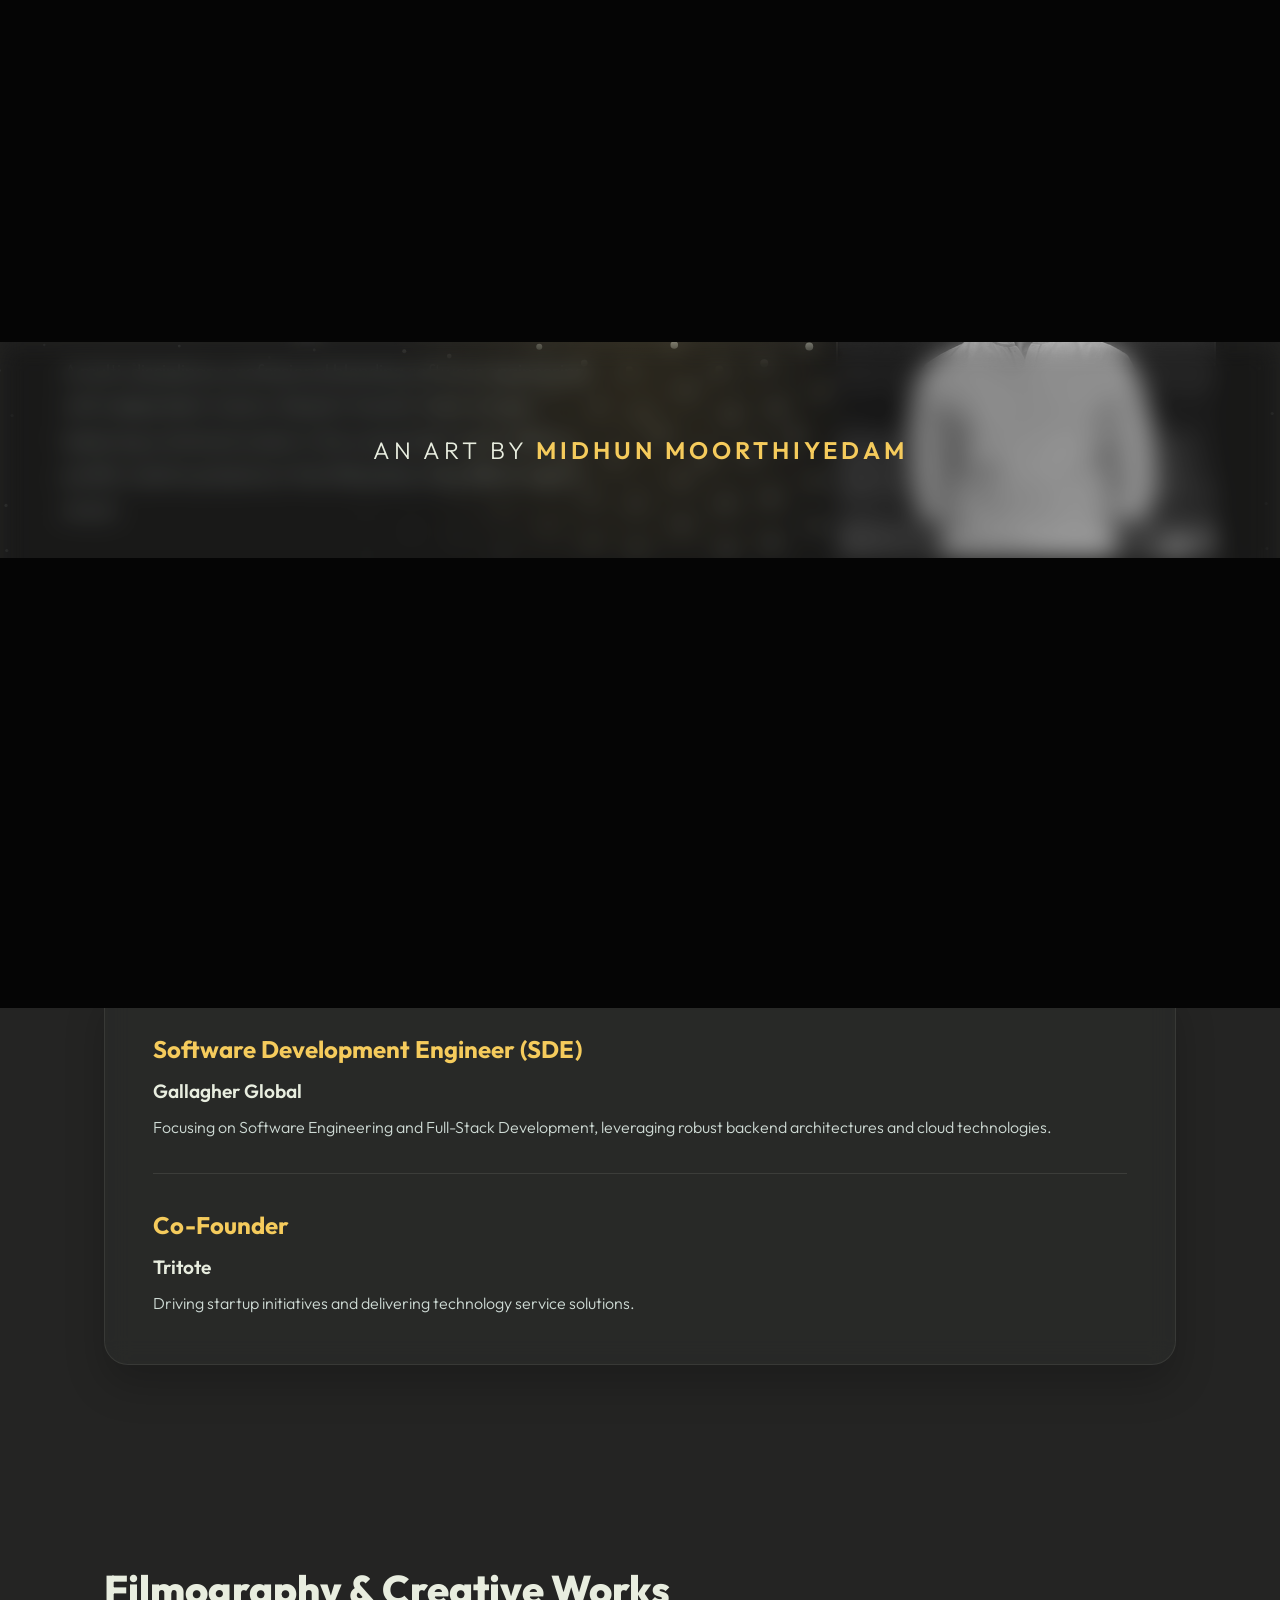
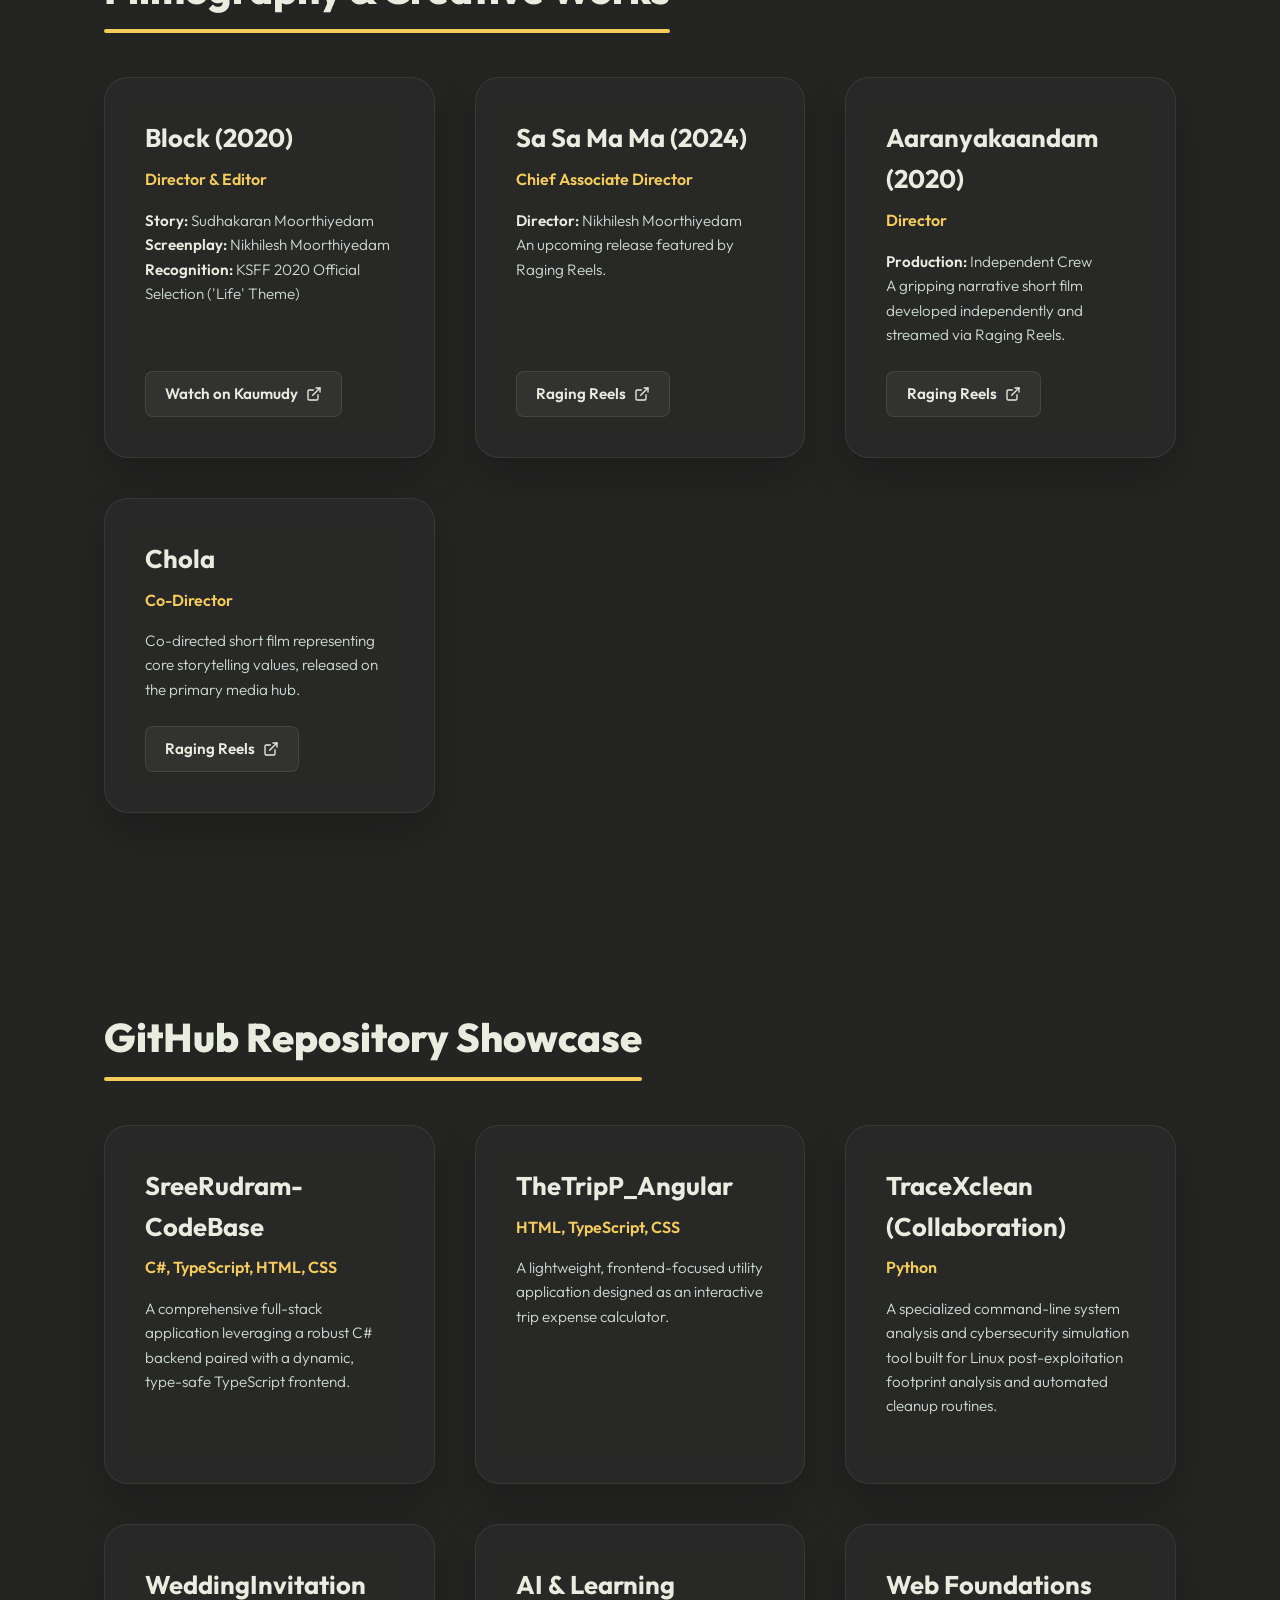
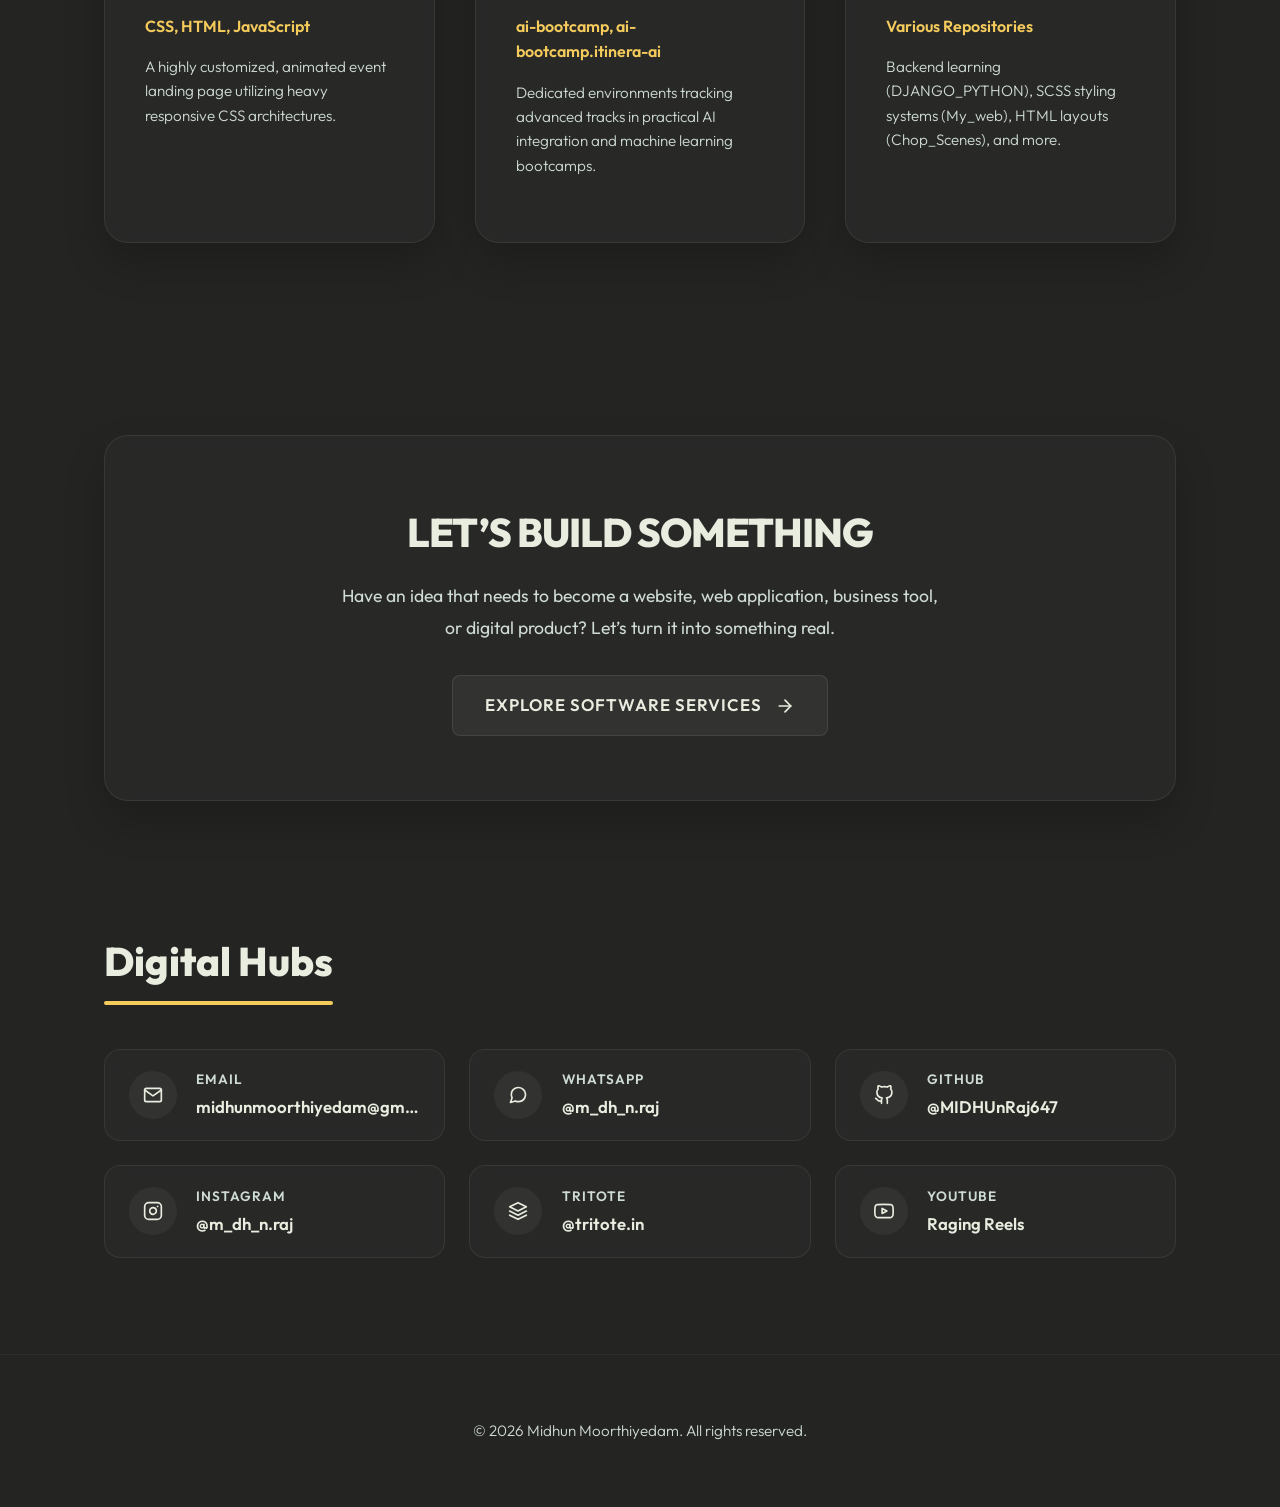
==== commit 09eb5d3d: "SoftwareSectionAdded." ====
--- a/index.html
+++ b/index.html
@@ -14,808 +14,7 @@
     <link href="https://fonts.googleapis.com/css2?family=Great+Vibes&family=Outfit:wght@300;400;600;800&display=swap"
         rel="stylesheet">
 
-    <style>
-        :root {
-            /* Palette */
-            --bg-primary: #242423;
-            --bg-secondary: #333533;
-            --text-primary: #e8eddf;
-            --text-secondary: #cfdbd5;
-            --accent: #f5cb5c;
-            --transition: all 0.3s cubic-bezier(0.25, 0.8, 0.25, 1);
-        }
-
-        * {
-            margin: 0;
-            padding: 0;
-            box-sizing: border-box;
-        }
-
-        html {
-            scroll-behavior: smooth;
-        }
-
-        body {
-            font-family: 'Outfit', sans-serif;
-            color: var(--text-primary);
-            line-height: 1.6;
-            overflow-x: hidden;
-            position: relative;
-            background-color: var(--bg-primary);
-            /* Fallback */
-        }
-
-        /* Canvas Background */
-        #bg-canvas {
-            position: fixed;
-            top: 0;
-            left: 0;
-            width: 100vw;
-            height: 100vh;
-            z-index: -1;
-        }
-
-        /* Selection */
-        ::selection {
-            background-color: var(--accent);
-            color: var(--bg-primary);
-        }
-
-        /* Custom Scrollbar */
-        ::-webkit-scrollbar {
-            width: 8px;
-        }
-
-        ::-webkit-scrollbar-track {
-            background: var(--bg-primary);
-        }
-
-        ::-webkit-scrollbar-thumb {
-            background: var(--bg-secondary);
-            border-radius: 4px;
-        }
-
-        ::-webkit-scrollbar-thumb:hover {
-            background: var(--text-secondary);
-        }
-
-        /* Navigation */
-        nav {
-            display: flex;
-            justify-content: space-between;
-            align-items: center;
-            padding: 1.5rem 5%;
-            max-width: 1200px;
-            margin: 0 auto;
-            position: relative;
-            z-index: 10;
-        }
-
-        .logo {
-            font-size: 1.8rem;
-            font-weight: 800;
-            color: var(--text-primary);
-            text-decoration: none;
-            letter-spacing: 1px;
-            transition: var(--transition);
-        }
-
-        .logo span {
-            color: var(--accent);
-        }
-
-        .logo:hover {
-            transform: scale(1.05);
-        }
-
-        .nav-links {
-            display: flex;
-            align-items: center;
-        }
-
-        .nav-links a {
-            color: var(--text-primary);
-            text-decoration: none;
-            margin-left: 2rem;
-            font-weight: 600;
-            transition: var(--transition);
-            font-size: 1rem;
-        }
-
-        .nav-links a:hover {
-            color: var(--accent);
-        }
-
-        .menu-toggle {
-            display: none;
-            flex-direction: column;
-            cursor: pointer;
-            gap: 5px;
-            z-index: 100;
-        }
-
-        .bar {
-            width: 25px;
-            height: 3px;
-            background-color: var(--text-primary);
-            border-radius: 3px;
-            transition: var(--transition);
-            transform-origin: left center;
-        }
-
-        .menu-toggle.active .bar:nth-child(1) {
-            transform: translateY(8px) rotate(-45deg);
-            width: 14px;
-            background-color: var(--accent);
-        }
-
-        .menu-toggle.active .bar:nth-child(2) {
-            background-color: var(--accent);
-        }
-
-        .menu-toggle.active .bar:nth-child(3) {
-            transform: translateY(-8px) rotate(45deg);
-            width: 14px;
-            background-color: var(--accent);
-        }
-
-        /* Scroll Reveal Animation */
-        .reveal {
-            opacity: 0;
-            transform: translateY(30px);
-            transition: all 0.8s cubic-bezier(0.25, 0.8, 0.25, 1);
-        }
-
-        .reveal.active {
-            opacity: 1;
-            transform: translateY(0);
-        }
-
-        /* Ambient Glow */
-        .ambient-glow {
-            position: absolute;
-            width: 40vw;
-            height: 40vw;
-            background: radial-gradient(circle, rgba(245, 203, 92, 0.12) 0%, rgba(36, 36, 35, 0) 70%);
-            border-radius: 50%;
-            top: 50%;
-            left: 50%;
-            transform: translate(-50%, -50%);
-            z-index: 1;
-            pointer-events: none;
-        }
-
-        /* Hero Section */
-        .hero {
-            min-height: 85vh;
-            display: flex;
-            align-items: center;
-            justify-content: center;
-            padding: 0 5%;
-            position: relative;
-        }
-
-        .hero-container {
-            display: flex;
-            align-items: center;
-            justify-content: space-between;
-            max-width: 1200px;
-            width: 100%;
-            gap: 4rem;
-            z-index: 2;
-        }
-
-        .hero-content {
-            flex: 1;
-            max-width: 650px;
-            text-align: left;
-            animation: slideUpFade 1s cubic-bezier(0.16, 1, 0.3, 1) forwards;
-        }
-
-        .hero-image-wrapper {
-            flex: 1;
-            display: flex;
-            justify-content: flex-end;
-            align-items: center;
-            animation: slideUpFade 1s cubic-bezier(0.16, 1, 0.3, 1) forwards;
-            animation-delay: 0.2s;
-            opacity: 0;
-        }
-
-        .hero-image {
-            width: 100%;
-            max-width: 380px;
-            aspect-ratio: 4/5;
-            object-fit: cover;
-            border-radius: 24px;
-            filter: grayscale(100%);
-            transition: var(--transition);
-            box-shadow: 0 20px 40px rgba(0, 0, 0, 0.4);
-            border: 2px solid rgba(232, 237, 223, 0.1);
-        }
-
-        .hero-image:hover {
-            filter: grayscale(0%);
-            transform: translateY(-10px);
-            border-color: rgba(245, 203, 92, 0.5);
-            box-shadow: 0 30px 60px rgba(245, 203, 92, 0.2);
-        }
-
-        .greeting {
-            color: var(--accent);
-            font-size: 1.1rem;
-            font-weight: 600;
-            margin-bottom: 1.5rem;
-            display: inline-block;
-            text-transform: uppercase;
-            letter-spacing: 4px;
-            padding: 0.5rem 1.5rem;
-            border: 1px solid rgba(245, 203, 92, 0.3);
-            border-radius: 50px;
-            background: rgba(245, 203, 92, 0.1);
-            backdrop-filter: blur(5px);
-        }
-
-        .hero h1 {
-            font-size: clamp(3rem, 5vw, 5rem);
-            font-weight: 800;
-            line-height: 1.1;
-            margin-bottom: 1.5rem;
-            color: var(--text-primary);
-            letter-spacing: -1px;
-        }
-
-        .hero p {
-            font-size: clamp(1.1rem, 1.5vw, 1.25rem);
-            color: var(--text-secondary);
-            margin: 0 0 2.5rem;
-            font-weight: 300;
-            line-height: 1.8;
-        }
-
-        .scroll-arrows {
-            display: inline-flex;
-            align-items: center;
-            justify-content: center;
-            margin-top: 1.5rem;
-            text-decoration: none;
-            transition: var(--transition);
-        }
-        
-        .scroll-arrows:hover {
-            transform: scale(1.1);
-        }
-        
-        .scroll-arrows svg {
-            width: 48px;
-            height: 48px;
-            stroke: var(--accent);
-            stroke-width: 2;
-            fill: none;
-            stroke-linecap: round;
-            stroke-linejoin: round;
-            overflow: visible;
-        }
-        
-        .scroll-arrows path {
-            filter: drop-shadow(0 0 8px rgba(245, 203, 92, 0.8));
-        }
-
-        .scroll-arrows path.arrow-top {
-            animation: arrow-glow 1.5s infinite;
-        }
-        
-        .scroll-arrows path.arrow-bottom {
-            animation: arrow-glow 1.5s infinite;
-            animation-delay: 0.2s;
-        }
-        
-        @keyframes arrow-glow {
-            0% { opacity: 0.2; transform: translateY(-5px); filter: drop-shadow(0 0 8px rgba(245, 203, 92, 0.4)); }
-            50% { opacity: 1; transform: translateY(0); filter: drop-shadow(0 0 15px rgba(245, 203, 92, 1)); }
-            100% { opacity: 0.2; transform: translateY(5px); filter: drop-shadow(0 0 8px rgba(245, 203, 92, 0.4)); }
-        }
-
-        /* Container & Glassmorphism Cards */
-        .container {
-            max-width: 1200px;
-            margin: 0 auto;
-            padding: 6rem 5%;
-            position: relative;
-            z-index: 2;
-        }
-
-        .section-title {
-            font-size: 2.5rem;
-            font-weight: 800;
-            margin-bottom: 3.5rem;
-            position: relative;
-            display: inline-block;
-        }
-
-        .section-title::after {
-            content: '';
-            position: absolute;
-            bottom: -12px;
-            left: 0;
-            width: 40px;
-            height: 4px;
-            background-color: var(--accent);
-            border-radius: 2px;
-            transition: width 0.3s ease;
-        }
-
-        .container:hover .section-title::after {
-            width: 100%;
-        }
-
-        .glass-card {
-            background: rgba(51, 53, 51, 0.35);
-            /* #333533 transparent */
-            backdrop-filter: blur(12px);
-            -webkit-backdrop-filter: blur(12px);
-            border: 1px solid rgba(232, 237, 223, 0.08);
-            /* #e8eddf transparent */
-            border-radius: 24px;
-            padding: 3rem;
-            transition: var(--transition);
-            box-shadow: 0 20px 40px rgba(0, 0, 0, 0.2);
-        }
-
-        .glass-card:hover {
-            border-color: rgba(245, 203, 92, 0.3);
-            transform: translateY(-5px);
-            background: rgba(51, 53, 51, 0.6);
-        }
-
-        /* Grid Layouts */
-        .grid-2 {
-            display: grid;
-            grid-template-columns: repeat(auto-fit, minmax(320px, 1fr));
-            gap: 2.5rem;
-        }
-
-        /* Experience Section */
-        .exp-item {
-            margin-bottom: 2rem;
-        }
-
-        .exp-item:last-child {
-            margin-bottom: 0;
-        }
-
-        .exp-item h3 {
-            color: var(--accent);
-            font-size: 1.5rem;
-            margin-bottom: 0.5rem;
-        }
-
-        .exp-item h4 {
-            color: var(--text-primary);
-            font-size: 1.2rem;
-            font-weight: 600;
-            margin-bottom: 0.5rem;
-        }
-
-        .exp-item p {
-            color: var(--text-secondary);
-            font-weight: 300;
-        }
-
-        /* Filmography Grid */
-        .film-card {
-            display: flex;
-            flex-direction: column;
-            height: 100%;
-            position: relative;
-            overflow: hidden;
-            padding: 2.5rem;
-        }
-
-        .film-card::before {
-            content: '';
-            position: absolute;
-            top: 0;
-            left: 0;
-            width: 100%;
-            height: 4px;
-            background: var(--accent);
-            transform: scaleX(0);
-            transform-origin: left;
-            transition: transform 0.4s ease;
-        }
-
-        .film-card:hover::before {
-            transform: scaleX(1);
-        }
-
-        .film-card h3 {
-            font-size: 1.6rem;
-            color: var(--text-primary);
-            margin-bottom: 0.5rem;
-        }
-
-        .film-card .role {
-            color: var(--accent);
-            font-weight: 600;
-            font-size: 1rem;
-            margin-bottom: 1rem;
-        }
-
-        .film-card .details {
-            color: var(--text-secondary);
-            font-weight: 300;
-            font-size: 0.95rem;
-            line-height: 1.6;
-            margin-bottom: 1.5rem;
-            flex-grow: 1;
-        }
-
-        .film-card .details strong {
-            color: var(--text-primary);
-            font-weight: 600;
-        }
-
-        .link-group {
-            display: flex;
-            gap: 1rem;
-            flex-wrap: wrap;
-        }
-
-        .project-link {
-            color: var(--text-primary);
-            text-decoration: none;
-            font-weight: 600;
-            display: inline-flex;
-            align-items: center;
-            gap: 0.5rem;
-            transition: var(--transition);
-            font-size: 0.95rem;
-            background: rgba(232, 237, 223, 0.05);
-            padding: 0.6rem 1.2rem;
-            border-radius: 8px;
-            border: 1px solid rgba(232, 237, 223, 0.1);
-        }
-
-        .project-link:hover {
-            color: var(--bg-primary);
-            background: var(--accent);
-            border-color: var(--accent);
-        }
-
-        .project-link svg {
-            transition: transform 0.3s ease;
-        }
-
-        .project-link:hover svg {
-            transform: translateX(3px);
-        }
-
-        /* Collaborators & Links */
-        .tags-container {
-            display: flex;
-            flex-wrap: wrap;
-            gap: 1rem;
-            margin-top: 1rem;
-        }
-
-        .tag {
-            background: rgba(245, 203, 92, 0.1);
-            color: var(--accent);
-            padding: 0.5rem 1.2rem;
-            border-radius: 50px;
-            font-size: 0.95rem;
-            font-weight: 600;
-            border: 1px solid rgba(245, 203, 92, 0.2);
-            transition: var(--transition);
-        }
-
-        .tag:hover {
-            background: var(--accent);
-            color: var(--bg-primary);
-        }
-
-        /* Contact Grid Layout */
-        .contact-grid {
-            display: grid;
-            grid-template-columns: repeat(auto-fit, minmax(280px, 1fr));
-            gap: 1.5rem;
-        }
-
-        .contact-item {
-            display: flex;
-            align-items: center;
-            gap: 1.2rem;
-            padding: 1.2rem 1.5rem;
-            background: rgba(51, 53, 51, 0.35);
-            backdrop-filter: blur(12px);
-            border: 1px solid rgba(232, 237, 223, 0.08);
-            border-radius: 16px;
-            text-decoration: none;
-            transition: var(--transition);
-        }
-
-        .contact-item:hover {
-            border-color: rgba(245, 203, 92, 0.3);
-            transform: translateY(-3px);
-            background: rgba(51, 53, 51, 0.6);
-            box-shadow: 0 10px 30px -10px rgba(0, 0, 0, 0.5);
-        }
-
-        .contact-icon {
-            display: flex;
-            align-items: center;
-            justify-content: center;
-            width: 48px;
-            height: 48px;
-            background: rgba(232, 237, 223, 0.05);
-            border-radius: 50%;
-            color: var(--text-primary);
-            transition: var(--transition);
-            flex-shrink: 0;
-        }
-
-        .contact-item:hover .contact-icon {
-            background: var(--accent);
-            color: var(--bg-primary);
-            transform: scale(1.1) rotate(5deg);
-        }
-
-        .contact-icon svg {
-            width: 20px;
-            height: 20px;
-        }
-
-        .contact-info {
-            display: flex;
-            flex-direction: column;
-            gap: 0.2rem;
-            overflow: hidden;
-        }
-
-        .contact-platform {
-            color: var(--text-secondary);
-            font-size: 0.85rem;
-            text-transform: uppercase;
-            letter-spacing: 1px;
-            font-weight: 600;
-        }
-
-        .contact-value {
-            color: var(--text-primary);
-            font-size: 1.05rem;
-            font-weight: 600;
-            transition: var(--transition);
-            white-space: nowrap;
-            overflow: hidden;
-            text-overflow: ellipsis;
-        }
-        
-        .contact-item:hover .contact-value {
-            color: var(--accent);
-        }
-
-        /* Footer */
-        footer {
-            text-align: center;
-            padding: 4rem 5%;
-            border-top: 1px solid rgba(232, 237, 223, 0.05);
-            position: relative;
-            z-index: 10;
-        }
-
-        footer p {
-            color: var(--text-secondary);
-            font-weight: 300;
-            font-size: 0.95rem;
-        }
-
-        /* Splash Screen - Aspect Ratio Reveal */
-        body.no-scroll {
-            overflow: hidden;
-        }
-
-        #splash-screen {
-            position: fixed;
-            top: 0;
-            left: 0;
-            width: 100vw;
-            height: 100vh;
-            z-index: 9999;
-            pointer-events: none;
-        }
-
-        .cinematic-bar {
-            position: absolute;
-            left: 0;
-            width: 100vw;
-            height: 50vh;
-            background-color: #050505;
-            transition: transform 1.2s cubic-bezier(0.8, 0, 0.2, 1);
-            pointer-events: auto;
-            z-index: 20;
-        }
-
-        .top-bar {
-            top: 0;
-        }
-
-        .bottom-bar {
-            bottom: 0;
-        }
-
-        .slit-text-container {
-            position: absolute;
-            top: 0;
-            left: 0;
-            width: 100vw;
-            height: 100vh;
-            display: flex;
-            justify-content: center;
-            align-items: center;
-            z-index: 10;
-            backdrop-filter: blur(12px) brightness(0.7);
-            transition: opacity 1s ease;
-        }
-
-        .slit-text {
-            font-family: 'Outfit', sans-serif;
-            font-weight: 300;
-            font-size: clamp(1rem, 3vw, 1.5rem);
-            color: #e8eddf;
-            letter-spacing: 4px;
-            text-transform: uppercase;
-            opacity: 0;
-            transform: scale(0.95);
-            transition: opacity 1.2s ease, transform 1.2s ease;
-        }
-
-        .slit-text span {
-            font-weight: 600;
-            color: var(--accent);
-        }
-
-        /* State 1: Open Slit */
-        #splash-screen.open-slit .top-bar {
-            transform: translateY(-12vh);
-        }
-
-        #splash-screen.open-slit .bottom-bar {
-            transform: translateY(12vh);
-        }
-
-        #splash-screen.open-slit .slit-text {
-            opacity: 1;
-            transform: scale(1);
-        }
-
-        /* State 2: Reveal All */
-        #splash-screen.reveal-all .top-bar {
-            transform: translateY(-100%);
-        }
-
-        #splash-screen.reveal-all .bottom-bar {
-            transform: translateY(100%);
-        }
-
-        #splash-screen.reveal-all .slit-text-container {
-            opacity: 0;
-        }
-
-        #splash-screen.reveal-all .slit-text {
-            transform: scale(1.05);
-            transition: transform 0.8s ease;
-        }
-
-        @keyframes slideUpFade {
-            from {
-                opacity: 0;
-                transform: translateY(40px);
-            }
-
-            to {
-                opacity: 1;
-                transform: translateY(0);
-            }
-        }
-
-        @media (max-width: 768px) {
-            .menu-toggle {
-                display: flex;
-            }
-
-            .nav-links {
-                position: absolute;
-                top: 100%;
-                left: 0;
-                width: 100%;
-                background: rgba(36, 36, 35, 0.98);
-                backdrop-filter: blur(12px);
-                flex-direction: column;
-                padding: 3rem 0;
-                gap: 2rem;
-                opacity: 0;
-                visibility: hidden;
-                transition: opacity 0.4s ease, visibility 0.4s ease;
-                border-bottom: 1px solid rgba(232, 237, 223, 0.1);
-                pointer-events: none;
-                box-shadow: 0 20px 40px rgba(0,0,0,0.5);
-            }
-
-            .nav-links.active {
-                opacity: 1;
-                visibility: visible;
-                pointer-events: auto;
-            }
-
-            .nav-links a {
-                margin: 0;
-                font-size: 1.3rem;
-                opacity: 0;
-                transform: translateY(20px);
-                transition: all 0.5s cubic-bezier(0.16, 1, 0.3, 1);
-            }
-
-            .nav-links.active a {
-                opacity: 1;
-                transform: translateY(0);
-            }
-
-            .nav-links.active a:nth-child(1) { transition-delay: 0.1s; }
-            .nav-links.active a:nth-child(2) { transition-delay: 0.15s; }
-            .nav-links.active a:nth-child(3) { transition-delay: 0.2s; }
-            .nav-links.active a:nth-child(4) { transition-delay: 0.25s; }
-
-            .nav-links.active a:hover {
-                transition-delay: 0s;
-                transform: translateX(8px);
-                color: var(--accent);
-            }
-
-            .hero {
-                min-height: auto;
-                padding-top: 8rem;
-                padding-bottom: 4rem;
-            }
-
-            .hero-container {
-                flex-direction: column-reverse;
-                text-align: center;
-                gap: 2rem;
-            }
-
-            .hero-content {
-                text-align: center;
-            }
-
-            .hero-image-wrapper {
-                justify-content: center;
-            }
-
-            .hero-image {
-                max-width: 220px;
-            }
-
-            .container {
-                padding: 4rem 5%;
-            }
-
-            .glass-card,
-            .film-card {
-                padding: 1.5rem;
-            }
-
-            .hero h1 {
-                font-size: 2.2rem;
-                margin-bottom: 1rem;
-            }
-
-            .hero p {
-                font-size: 1rem;
-                margin-bottom: 1.5rem;
-            }
-        }
-    </style>
+    <link rel="stylesheet" href="assets/style.css">
 </head>
 
 <body class="no-scroll">
@@ -833,16 +32,24 @@
 
     <nav>
         <a href="#" class="logo">M<span>.</span></a>
-        <div class="menu-toggle" id="mobile-menu">
-            <span class="bar"></span>
-            <span class="bar"></span>
-            <span class="bar"></span>
-        </div>
-        <div class="nav-links">
-            <a href="#experience">Experience</a>
-            <a href="#filmography">Filmography</a>
-            <a href="#repositories">Repositories</a>
-            <a href="#contact">Contact</a>
+        <div class="nav-controls">
+            <div class="nav-links">
+                <a href="#experience">Experience</a>
+                <a href="#filmography">Filmography</a>
+                <a href="#repositories">Repositories</a>
+                <a href="#contact">Contact</a>
+            </div>
+            
+            <div class="mode-toggle">
+                <a href="#" class="toggle-btn active">Portfolio</a>
+                <a href="software/index.html" class="toggle-btn">Software</a>
+            </div>
+            
+            <div class="menu-toggle" id="mobile-menu">
+                <span class="bar"></span>
+                <span class="bar"></span>
+                <span class="bar"></span>
+            </div>
         </div>
     </nav>
 
@@ -1047,6 +254,24 @@
             </div>
         </section>
 
+        <!-- Software CTA -->
+        <section id="build-something" class="container reveal" style="padding-bottom: 2rem;">
+            <div class="glass-card" style="text-align: center; padding: 4rem 2rem;">
+                <h2 style="font-size: 2.5rem; font-weight: 800; color: var(--text-primary); margin-bottom: 1rem; letter-spacing: -1px;">LET’S BUILD SOMETHING</h2>
+                <p style="font-size: 1.1rem; color: var(--text-secondary); max-width: 600px; margin: 0 auto 2rem; line-height: 1.8;">
+                    Have an idea that needs to become a website, web application, business tool, or digital product?
+                    Let’s turn it into something real.
+                </p>
+                <a href="software" class="project-link" style="display: inline-flex; align-items: center; gap: 0.8rem; padding: 1rem 2rem; font-size: 1.05rem; letter-spacing: 1px; text-transform: uppercase;">
+                    EXPLORE SOFTWARE SERVICES
+                    <svg width="20" height="20" viewBox="0 0 24 24" fill="none" stroke="currentColor" stroke-width="2" stroke-linecap="round" stroke-linejoin="round">
+                        <line x1="5" y1="12" x2="19" y2="12"></line>
+                        <polyline points="12 5 19 12 12 19"></polyline>
+                    </svg>
+                </a>
+            </div>
+        </section>
+
         <section id="contact" class="container reveal">
             <h2 class="section-title">Digital Hubs</h2>
             <div class="contact-grid">
@@ -1154,7 +379,13 @@
             canvas.height = height;
         }
 
-        window.addEventListener('resize', init);
+        let lastWidth = window.innerWidth;
+        window.addEventListener('resize', () => {
+            if (window.innerWidth !== lastWidth) {
+                init();
+                lastWidth = window.innerWidth;
+            }
+        });
         init();
 
         let time = 0;
@@ -1278,4 +509,4 @@
     </script>
 </body>
 
-</html>+</html>
--- a/assets/style.css
+++ b/assets/style.css
@@ -0,0 +1,879 @@
+        :root {
+            /* Palette */
+            --bg-primary: #242423;
+            --bg-secondary: #333533;
+            --text-primary: #e8eddf;
+            --text-secondary: #cfdbd5;
+            --accent: #f5cb5c;
+            --transition: all 0.3s cubic-bezier(0.25, 0.8, 0.25, 1);
+        }
+
+        * {
+            margin: 0;
+            padding: 0;
+            box-sizing: border-box;
+        }
+
+        html {
+            scroll-behavior: smooth;
+        }
+
+        body {
+            font-family: 'Outfit', sans-serif;
+            color: var(--text-primary);
+            line-height: 1.6;
+            overflow-x: hidden;
+            position: relative;
+            background-color: var(--bg-primary);
+            /* Fallback */
+        }
+
+        /* Canvas Background */
+        #bg-canvas {
+            position: fixed;
+            top: 0;
+            left: 0;
+            width: 100vw;
+            height: 100vh;
+            z-index: -1;
+        }
+
+        /* Selection */
+        ::selection {
+            background-color: var(--accent);
+            color: var(--bg-primary);
+        }
+
+        /* Custom Scrollbar */
+        ::-webkit-scrollbar {
+            width: 8px;
+        }
+
+        ::-webkit-scrollbar-track {
+            background: var(--bg-primary);
+        }
+
+        ::-webkit-scrollbar-thumb {
+            background: var(--bg-secondary);
+            border-radius: 4px;
+        }
+
+        ::-webkit-scrollbar-thumb:hover {
+            background: var(--text-secondary);
+        }
+
+        /* Navigation */
+        nav {
+            display: flex;
+            justify-content: space-between;
+            align-items: center;
+            padding: 1rem max(5%, calc(50vw - 600px));
+            width: 100%;
+            position: fixed;
+            top: 0;
+            left: 0;
+            z-index: 1000;
+            background: color-mix(in srgb, var(--bg-primary) 85%, transparent);
+            backdrop-filter: blur(12px);
+            -webkit-backdrop-filter: blur(12px);
+            border-bottom: 1px solid color-mix(in srgb, var(--text-primary) 5%, transparent);
+            box-sizing: border-box;
+            transition: var(--transition);
+        }
+
+        .nav-controls {
+            display: flex;
+            align-items: center;
+            gap: 2rem;
+        }
+
+        .logo {
+            font-size: 1.8rem;
+            font-weight: 800;
+            color: var(--text-primary);
+            text-decoration: none;
+            letter-spacing: 1px;
+            transition: var(--transition);
+        }
+
+        .logo span {
+            color: var(--accent);
+        }
+
+        .logo:hover {
+            transform: scale(1.05);
+        }
+
+        .nav-links {
+            display: flex;
+            align-items: center;
+        }
+
+        .nav-links a {
+            color: var(--text-primary);
+            text-decoration: none;
+            margin-left: 2rem;
+            font-weight: 600;
+            transition: var(--transition);
+            font-size: 1rem;
+            position: relative;
+        }
+
+        .nav-links a::after {
+            content: '';
+            position: absolute;
+            width: 0;
+            height: 2px;
+            bottom: -5px;
+            left: 0;
+            background-color: var(--accent);
+            transition: width 0.3s cubic-bezier(0.25, 0.8, 0.25, 1);
+        }
+
+        .nav-links a:hover {
+            color: var(--accent);
+        }
+
+        .nav-links a:hover::after {
+            width: 100%;
+        }
+
+        .mode-toggle {
+            display: inline-flex;
+            background: color-mix(in srgb, var(--text-primary) 5%, transparent);
+            border: 1px solid color-mix(in srgb, var(--text-primary) 10%, transparent);
+            border-radius: 50px;
+            padding: 4px;
+            align-items: center;
+        }
+
+        .toggle-btn {
+            padding: 0.5rem 1rem;
+            border-radius: 50px;
+            font-size: 0.85rem !important;
+            font-weight: 600 !important;
+            color: var(--text-secondary) !important;
+            text-decoration: none;
+            transition: var(--transition);
+            margin-left: 0 !important;
+        }
+
+        .toggle-btn.active {
+            background: var(--accent);
+            color: var(--bg-primary) !important;
+            box-shadow: 0 4px 10px color-mix(in srgb, var(--accent) 30%, transparent);
+        }
+
+        .toggle-btn:not(.active):hover {
+            color: var(--text-primary) !important;
+            background: color-mix(in srgb, var(--text-primary) 10%, transparent);
+        }
+
+        .menu-toggle {
+            display: none;
+            flex-direction: column;
+            cursor: pointer;
+            gap: 5px;
+            z-index: 100;
+        }
+
+        .bar {
+            width: 25px;
+            height: 3px;
+            background-color: var(--text-primary);
+            border-radius: 3px;
+            transition: var(--transition);
+            transform-origin: left center;
+        }
+
+        .menu-toggle.active .bar:nth-child(1) {
+            transform: translateY(8px) rotate(-45deg);
+            width: 14px;
+            background-color: var(--accent);
+        }
+
+        .menu-toggle.active .bar:nth-child(2) {
+            background-color: var(--accent);
+        }
+
+        .menu-toggle.active .bar:nth-child(3) {
+            transform: translateY(-8px) rotate(45deg);
+            width: 14px;
+            background-color: var(--accent);
+        }
+
+        /* Scroll Reveal Animation */
+        .reveal {
+            opacity: 0;
+            transform: translateY(30px);
+            transition: all 0.8s cubic-bezier(0.25, 0.8, 0.25, 1);
+        }
+
+        .reveal.active {
+            opacity: 1;
+            transform: translateY(0);
+        }
+
+        /* Ambient Glow */
+        .ambient-glow {
+            position: absolute;
+            width: 40vw;
+            height: 40vw;
+            background: radial-gradient(circle, rgba(245, 203, 92, 0.12) 0%, rgba(36, 36, 35, 0) 70%);
+            border-radius: 50%;
+            top: 50%;
+            left: 50%;
+            transform: translate(-50%, -50%);
+            z-index: 1;
+            pointer-events: none;
+        }
+
+        /* Hero Section */
+        .hero {
+            min-height: 85vh;
+            display: flex;
+            align-items: center;
+            justify-content: center;
+            padding: 0 5%;
+            position: relative;
+        }
+
+        .hero-container {
+            display: flex;
+            align-items: center;
+            justify-content: space-between;
+            max-width: 1200px;
+            width: 100%;
+            gap: 4rem;
+            z-index: 2;
+        }
+
+        .hero-content {
+            flex: 1;
+            max-width: 650px;
+            text-align: left;
+            animation: slideUpFade 1s cubic-bezier(0.16, 1, 0.3, 1) forwards;
+        }
+
+        .hero-image-wrapper {
+            flex: 1;
+            display: flex;
+            justify-content: flex-end;
+            align-items: center;
+            animation: slideUpFade 1s cubic-bezier(0.16, 1, 0.3, 1) forwards;
+            animation-delay: 0.2s;
+            opacity: 0;
+        }
+
+        .hero-image {
+            width: 100%;
+            max-width: 380px;
+            aspect-ratio: 4/5;
+            object-fit: cover;
+            border-radius: 24px;
+            filter: grayscale(100%);
+            transition: var(--transition);
+            box-shadow: 0 20px 40px rgba(0, 0, 0, 0.4);
+            border: 2px solid rgba(232, 237, 223, 0.1);
+        }
+
+        .hero-image:hover {
+            filter: grayscale(0%);
+            transform: translateY(-10px);
+            border-color: rgba(245, 203, 92, 0.5);
+            box-shadow: 0 30px 60px rgba(245, 203, 92, 0.2);
+        }
+
+        .greeting {
+            color: var(--accent);
+            font-size: 1.1rem;
+            font-weight: 600;
+            margin-bottom: 1.5rem;
+            display: inline-block;
+            text-transform: uppercase;
+            letter-spacing: 4px;
+            padding: 0.5rem 1.5rem;
+            border: 1px solid rgba(245, 203, 92, 0.3);
+            border-radius: 50px;
+            background: rgba(245, 203, 92, 0.1);
+            backdrop-filter: blur(5px);
+        }
+
+        .hero h1 {
+            font-size: clamp(3rem, 5vw, 5rem);
+            font-weight: 800;
+            line-height: 1.1;
+            margin-bottom: 1.5rem;
+            color: var(--text-primary);
+            letter-spacing: -1px;
+        }
+
+        .hero p {
+            font-size: clamp(1.1rem, 1.5vw, 1.25rem);
+            color: var(--text-secondary);
+            margin: 0 0 2.5rem;
+            font-weight: 300;
+            line-height: 1.8;
+        }
+
+        .scroll-arrows {
+            display: inline-flex;
+            align-items: center;
+            justify-content: center;
+            margin-top: 1.5rem;
+            text-decoration: none;
+            transition: var(--transition);
+        }
+        
+        .scroll-arrows:hover {
+            transform: scale(1.1);
+        }
+        
+        .scroll-arrows svg {
+            width: 48px;
+            height: 48px;
+            stroke: var(--accent);
+            stroke-width: 2;
+            fill: none;
+            stroke-linecap: round;
+            stroke-linejoin: round;
+            overflow: visible;
+        }
+        
+        .scroll-arrows path {
+            filter: drop-shadow(0 0 8px rgba(245, 203, 92, 0.8));
+        }
+
+        .scroll-arrows path.arrow-top {
+            animation: arrow-glow 1.5s infinite;
+        }
+        
+        .scroll-arrows path.arrow-bottom {
+            animation: arrow-glow 1.5s infinite;
+            animation-delay: 0.2s;
+        }
+        
+        @keyframes arrow-glow {
+            0% { opacity: 0.2; transform: translateY(-5px); filter: drop-shadow(0 0 8px rgba(245, 203, 92, 0.4)); }
+            50% { opacity: 1; transform: translateY(0); filter: drop-shadow(0 0 15px rgba(245, 203, 92, 1)); }
+            100% { opacity: 0.2; transform: translateY(5px); filter: drop-shadow(0 0 8px rgba(245, 203, 92, 0.4)); }
+        }
+
+        /* Container & Glassmorphism Cards */
+        .container {
+            max-width: 1200px;
+            margin: 0 auto;
+            padding: 6rem 5%;
+            position: relative;
+            z-index: 2;
+        }
+
+        .section-title {
+            font-size: 2.5rem;
+            font-weight: 800;
+            margin-bottom: 3.5rem;
+            position: relative;
+            display: inline-block;
+        }
+
+        .section-title::after {
+            content: '';
+            position: absolute;
+            bottom: -12px;
+            left: 0;
+            width: 40px;
+            height: 4px;
+            background-color: var(--accent);
+            border-radius: 2px;
+            transition: width 0.3s ease;
+        }
+
+        .reveal.active .section-title::after,
+        .container:hover .section-title::after {
+            width: 100%;
+            transition: width 0.8s cubic-bezier(0.25, 0.8, 0.25, 1) 0.2s;
+        }
+
+        .glass-card {
+            background: rgba(51, 53, 51, 0.35);
+            /* #333533 transparent */
+            backdrop-filter: blur(12px);
+            -webkit-backdrop-filter: blur(12px);
+            border: 1px solid rgba(232, 237, 223, 0.08);
+            /* #e8eddf transparent */
+            border-radius: 24px;
+            padding: 3rem;
+            transition: var(--transition);
+            box-shadow: 0 20px 40px rgba(0, 0, 0, 0.2);
+        }
+
+        .glass-card:hover {
+            border-color: rgba(245, 203, 92, 0.3);
+            transform: translateY(-5px);
+            background: rgba(51, 53, 51, 0.6);
+        }
+
+        /* Grid Layouts */
+        .grid-2 {
+            display: grid;
+            grid-template-columns: repeat(auto-fit, minmax(320px, 1fr));
+            gap: 2.5rem;
+        }
+
+        /* Experience Section */
+        .exp-item {
+            margin-bottom: 2rem;
+        }
+
+        .exp-item:last-child {
+            margin-bottom: 0;
+        }
+
+        .exp-item h3 {
+            color: var(--accent);
+            font-size: 1.5rem;
+            margin-bottom: 0.5rem;
+        }
+
+        .exp-item h4 {
+            color: var(--text-primary);
+            font-size: 1.2rem;
+            font-weight: 600;
+            margin-bottom: 0.5rem;
+        }
+
+        .exp-item p {
+            color: var(--text-secondary);
+            font-weight: 300;
+        }
+
+        /* Filmography Grid */
+        .film-card {
+            display: flex;
+            flex-direction: column;
+            height: 100%;
+            position: relative;
+            overflow: hidden;
+            padding: 2.5rem;
+        }
+
+        .film-card::before {
+            content: '';
+            position: absolute;
+            top: 0;
+            left: 0;
+            width: 100%;
+            height: 4px;
+            background: var(--accent);
+            transform: scaleX(0);
+            transform-origin: left;
+            transition: transform 0.4s ease;
+        }
+
+        .film-card:hover::before {
+            transform: scaleX(1);
+        }
+
+        .film-card h3 {
+            font-size: 1.6rem;
+            color: var(--text-primary);
+            margin-bottom: 0.5rem;
+        }
+
+        .film-card .role {
+            color: var(--accent);
+            font-weight: 600;
+            font-size: 1rem;
+            margin-bottom: 1rem;
+        }
+
+        .film-card .details {
+            color: var(--text-secondary);
+            font-weight: 300;
+            font-size: 0.95rem;
+            line-height: 1.6;
+            margin-bottom: 1.5rem;
+            flex-grow: 1;
+        }
+
+        .film-card .details strong {
+            color: var(--text-primary);
+            font-weight: 600;
+        }
+
+        .link-group {
+            display: flex;
+            gap: 1rem;
+            flex-wrap: wrap;
+        }
+
+        .project-link {
+            color: var(--text-primary);
+            text-decoration: none;
+            font-weight: 600;
+            display: inline-flex;
+            align-items: center;
+            gap: 0.5rem;
+            transition: var(--transition);
+            font-size: 0.95rem;
+            background: rgba(232, 237, 223, 0.05);
+            padding: 0.6rem 1.2rem;
+            border-radius: 8px;
+            border: 1px solid rgba(232, 237, 223, 0.1);
+        }
+
+        .project-link:hover {
+            color: var(--bg-primary);
+            background: var(--accent);
+            border-color: var(--accent);
+        }
+
+        .project-link svg {
+            transition: transform 0.3s ease;
+        }
+
+        .project-link:hover svg {
+            transform: translateX(3px);
+        }
+
+        /* Collaborators & Links */
+        .tags-container {
+            display: flex;
+            flex-wrap: wrap;
+            gap: 1rem;
+            margin-top: 1rem;
+        }
+
+        .tag {
+            background: rgba(245, 203, 92, 0.1);
+            color: var(--accent);
+            padding: 0.5rem 1.2rem;
+            border-radius: 50px;
+            font-size: 0.95rem;
+            font-weight: 600;
+            border: 1px solid rgba(245, 203, 92, 0.2);
+            transition: var(--transition);
+        }
+
+        .tag:hover {
+            background: var(--accent);
+            color: var(--bg-primary);
+        }
+
+        /* Contact Grid Layout */
+        .contact-grid {
+            display: grid;
+            grid-template-columns: repeat(auto-fit, minmax(280px, 1fr));
+            gap: 1.5rem;
+        }
+
+        .contact-item {
+            display: flex;
+            align-items: center;
+            gap: 1.2rem;
+            padding: 1.2rem 1.5rem;
+            background: rgba(51, 53, 51, 0.35);
+            backdrop-filter: blur(12px);
+            border: 1px solid rgba(232, 237, 223, 0.08);
+            border-radius: 16px;
+            text-decoration: none;
+            transition: var(--transition);
+        }
+
+        .contact-item:hover {
+            border-color: rgba(245, 203, 92, 0.3);
+            transform: translateY(-3px);
+            background: rgba(51, 53, 51, 0.6);
+            box-shadow: 0 10px 30px -10px rgba(0, 0, 0, 0.5);
+        }
+
+        .contact-icon {
+            display: flex;
+            align-items: center;
+            justify-content: center;
+            width: 48px;
+            height: 48px;
+            background: rgba(232, 237, 223, 0.05);
+            border-radius: 50%;
+            color: var(--text-primary);
+            transition: var(--transition);
+            flex-shrink: 0;
+        }
+
+        .contact-item:hover .contact-icon {
+            background: var(--accent);
+            color: var(--bg-primary);
+            transform: scale(1.1) rotate(5deg);
+        }
+
+        .contact-icon svg {
+            width: 20px;
+            height: 20px;
+        }
+
+        .contact-info {
+            display: flex;
+            flex-direction: column;
+            gap: 0.2rem;
+            overflow: hidden;
+        }
+
+        .contact-platform {
+            color: var(--text-secondary);
+            font-size: 0.85rem;
+            text-transform: uppercase;
+            letter-spacing: 1px;
+            font-weight: 600;
+        }
+
+        .contact-value {
+            color: var(--text-primary);
+            font-size: 1.05rem;
+            font-weight: 600;
+            transition: var(--transition);
+            white-space: nowrap;
+            overflow: hidden;
+            text-overflow: ellipsis;
+        }
+        
+        .contact-item:hover .contact-value {
+            color: var(--accent);
+        }
+
+        /* Footer */
+        footer {
+            text-align: center;
+            padding: 4rem 5%;
+            border-top: 1px solid rgba(232, 237, 223, 0.05);
+            position: relative;
+            z-index: 10;
+        }
+
+        footer p {
+            color: var(--text-secondary);
+            font-weight: 300;
+            font-size: 0.95rem;
+        }
+
+        /* Splash Screen - Aspect Ratio Reveal */
+        body.no-scroll {
+            overflow: hidden;
+        }
+
+        #splash-screen {
+            position: fixed;
+            top: 0;
+            left: 0;
+            width: 100vw;
+            height: 100vh;
+            z-index: 9999;
+            pointer-events: none;
+        }
+
+        .cinematic-bar {
+            position: absolute;
+            left: 0;
+            width: 100vw;
+            height: 50vh;
+            background-color: #050505;
+            transition: transform 1.2s cubic-bezier(0.8, 0, 0.2, 1);
+            pointer-events: auto;
+            z-index: 20;
+        }
+
+        .top-bar {
+            top: 0;
+        }
+
+        .bottom-bar {
+            bottom: 0;
+        }
+
+        .slit-text-container {
+            position: absolute;
+            top: 0;
+            left: 0;
+            width: 100vw;
+            height: 100vh;
+            display: flex;
+            justify-content: center;
+            align-items: center;
+            z-index: 10;
+            backdrop-filter: blur(12px) brightness(0.7);
+            transition: opacity 1s ease;
+        }
+
+        .slit-text {
+            font-family: 'Outfit', sans-serif;
+            font-weight: 300;
+            font-size: clamp(1rem, 3vw, 1.5rem);
+            color: #e8eddf;
+            letter-spacing: 4px;
+            text-transform: uppercase;
+            opacity: 0;
+            transform: scale(0.95);
+            transition: opacity 1.2s ease, transform 1.2s ease;
+        }
+
+        .slit-text span {
+            font-weight: 600;
+            color: var(--accent);
+        }
+
+        /* State 1: Open Slit */
+        #splash-screen.open-slit .top-bar {
+            transform: translateY(-12vh);
+        }
+
+        #splash-screen.open-slit .bottom-bar {
+            transform: translateY(12vh);
+        }
+
+        #splash-screen.open-slit .slit-text {
+            opacity: 1;
+            transform: scale(1);
+        }
+
+        /* State 2: Reveal All */
+        #splash-screen.reveal-all .top-bar {
+            transform: translateY(-100%);
+        }
+
+        #splash-screen.reveal-all .bottom-bar {
+            transform: translateY(100%);
+        }
+
+        #splash-screen.reveal-all .slit-text-container {
+            opacity: 0;
+        }
+
+        #splash-screen.reveal-all .slit-text {
+            transform: scale(1.05);
+            transition: transform 0.8s ease;
+        }
+
+        @keyframes slideUpFade {
+            from {
+                opacity: 0;
+                transform: translateY(40px);
+            }
+
+            to {
+                opacity: 1;
+                transform: translateY(0);
+            }
+        }
+
+        @media (max-width: 768px) {
+            .nav-controls {
+                gap: 1rem;
+            }
+
+            .toggle-btn {
+                padding: 0.4rem 0.8rem;
+                font-size: 0.75rem !important;
+            }
+            
+            .menu-toggle {
+                display: flex;
+            }
+
+            .nav-links {
+                position: absolute;
+                top: 100%;
+                left: 0;
+                width: 100%;
+                background: rgba(36, 36, 35, 0.98);
+                backdrop-filter: blur(12px);
+                flex-direction: column;
+                padding: 3rem 0;
+                gap: 2rem;
+                opacity: 0;
+                visibility: hidden;
+                transition: opacity 0.4s ease, visibility 0.4s ease;
+                border-bottom: 1px solid rgba(232, 237, 223, 0.1);
+                pointer-events: none;
+                box-shadow: 0 20px 40px rgba(0,0,0,0.5);
+            }
+
+            .nav-links.active {
+                opacity: 1;
+                visibility: visible;
+                pointer-events: auto;
+            }
+
+            .nav-links a {
+                margin: 0;
+                font-size: 1.3rem;
+                opacity: 0;
+                display: inline-block;
+                transform: translateY(20px);
+                transition: all 0.5s cubic-bezier(0.16, 1, 0.3, 1);
+            }
+
+            .nav-links.active a {
+                opacity: 1;
+                transform: translateY(0);
+            }
+
+            .nav-links.active a:nth-child(1) { transition-delay: 0.1s; }
+            .nav-links.active a:nth-child(2) { transition-delay: 0.15s; }
+            .nav-links.active a:nth-child(3) { transition-delay: 0.2s; }
+            .nav-links.active a:nth-child(4) { transition-delay: 0.25s; }
+
+            .nav-links.active a:hover {
+                transition-delay: 0s;
+                transform: translateX(8px);
+                color: var(--accent);
+            }
+
+            .hero {
+                min-height: 100svh;
+                padding-top: 6rem;
+                padding-bottom: 2rem;
+            }
+
+            .hero-container {
+                flex-direction: column-reverse;
+                text-align: center;
+                gap: 1.5rem;
+                max-width: 100%;
+            }
+
+            .hero-content {
+                text-align: center;
+                min-width: 0;
+                width: 100%;
+            }
+
+            .hero-image-wrapper {
+                justify-content: center;
+            }
+
+            .hero-image {
+                max-width: 200px;
+            }
+
+            .container {
+                padding: 4rem 5%;
+            }
+
+            .glass-card,
+            .film-card {
+                padding: 1.5rem;
+            }
+
+            .hero h1 {
+                font-size: clamp(1.8rem, 8vw, 2.2rem);
+                margin-bottom: 0.5rem;
+                word-wrap: break-word;
+                overflow-wrap: break-word;
+                hyphens: auto;
+            }
+
+            .hero p {
+                font-size: 1rem;
+                margin-bottom: 1rem;
+                word-wrap: break-word;
+            }
+        }
